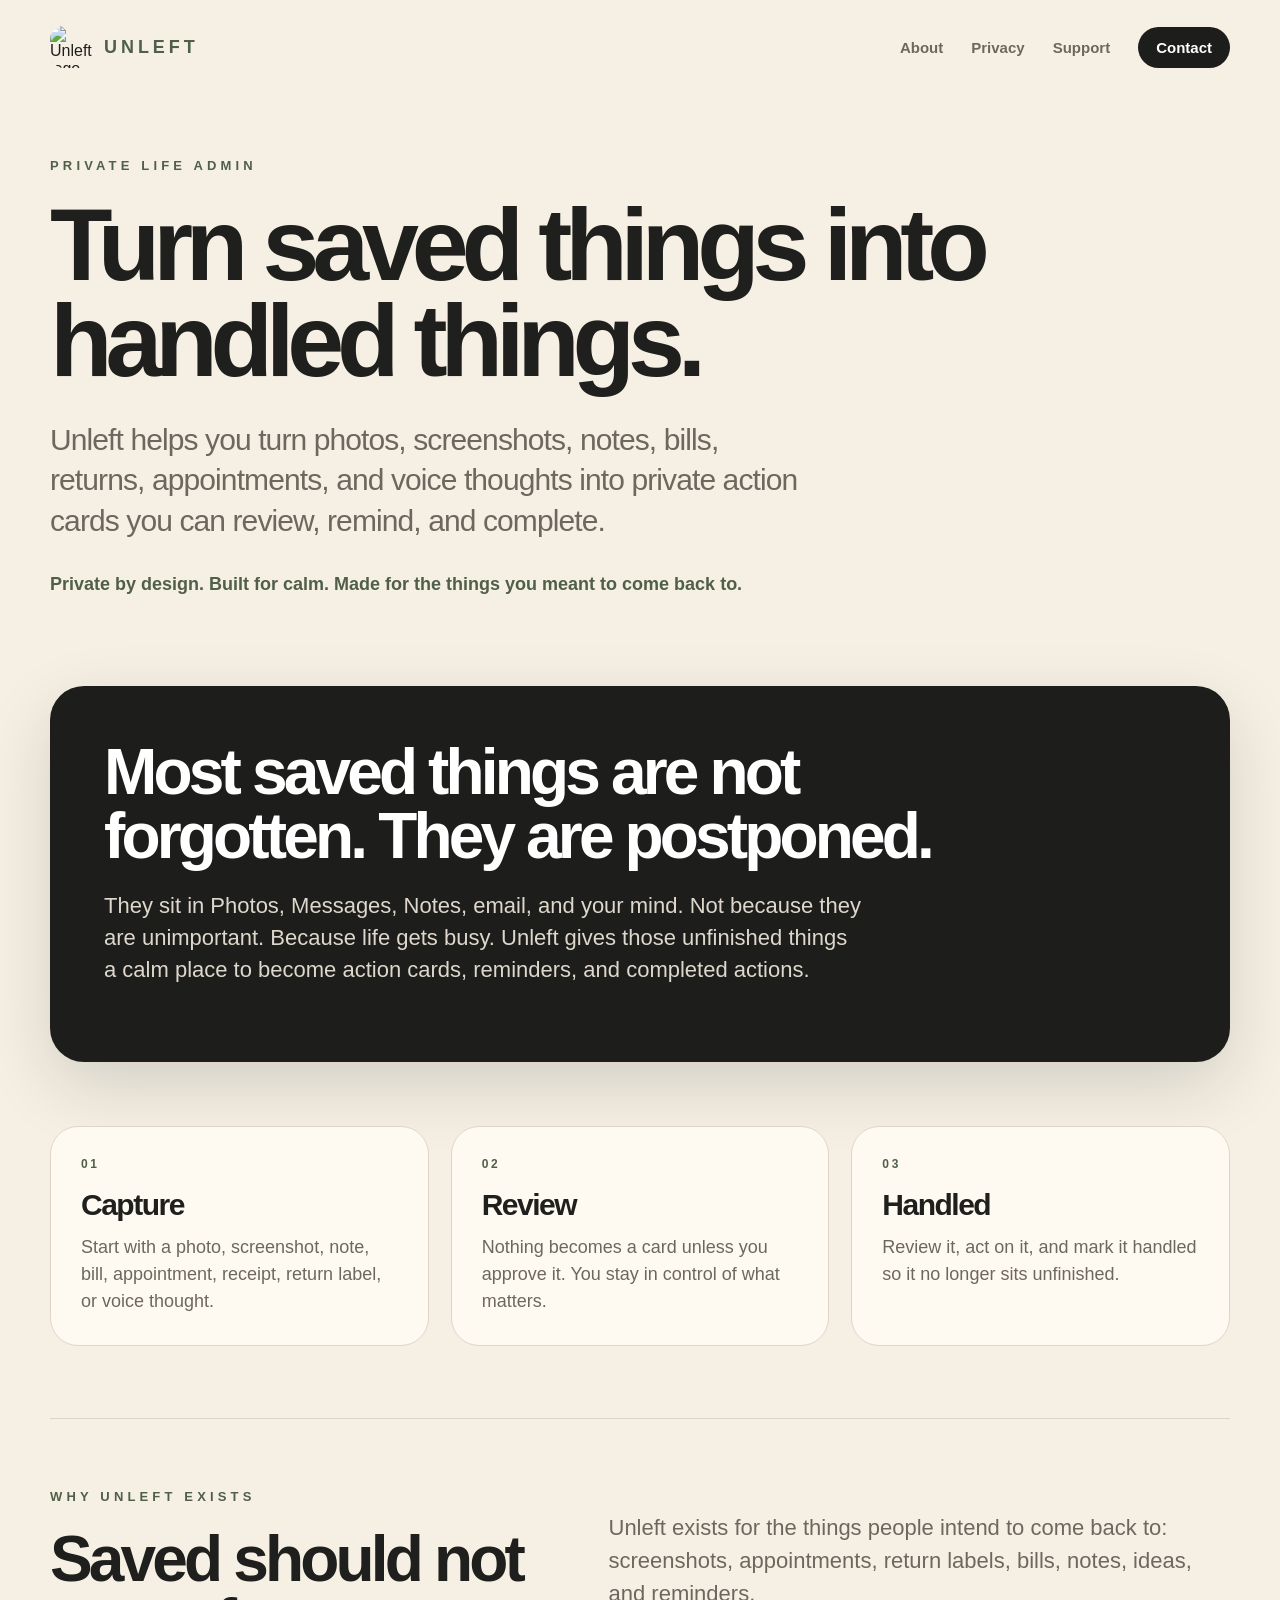
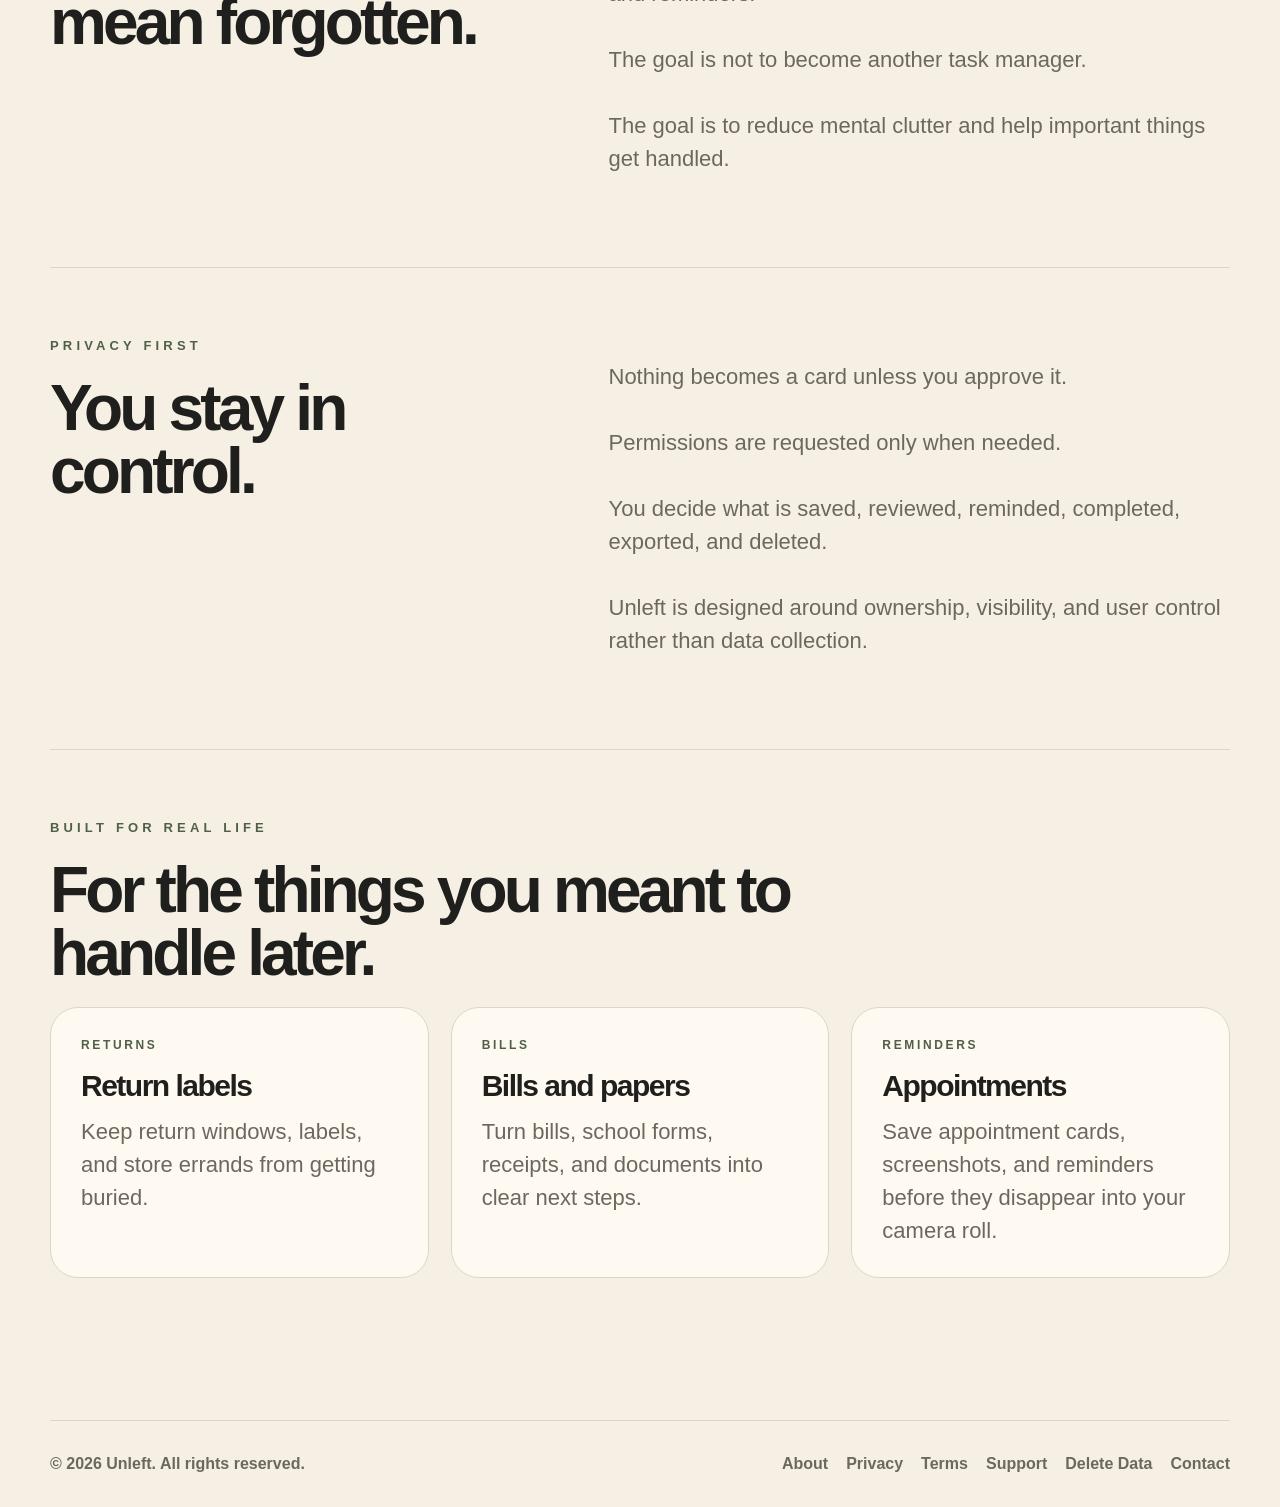
==== index.html @ dcade155 "update unleft" ====
<!DOCTYPE html>
<html lang="en">
  <head>
    <meta charset="UTF-8" />
    <meta name="viewport" content="width=device-width, initial-scale=1.0" />
    <title>Unleft — Turn saved things into handled things</title>
    <meta name="description" content="..." />
    <link rel="stylesheet" href="styles.css" />
    <link rel="icon" type="image/png" href="assets/favicon.png" />
  </head>

<body>
  <header class="container nav">
    <a class="brand-wrap" href="index.html">
      <img class="logo" src="./assets/logo.png" alt="Unleft logo" />
      <span class="brand">UNLEFT</span>
    </a>

    <nav class="nav-links">
      <a href="about.html">About</a>
      <a href="privacy.html">Privacy</a>
      <a href="support.html">Support</a>
      <a class="nav-cta" href="contact.html">Contact</a>
    </nav>
  </header>

  <main>
    <section class="container hero">
      <div class="kicker">PRIVATE LIFE ADMIN</div>
    
      <h1>Turn saved things into handled things.</h1>
    
      <p class="lead">
        Unleft helps you turn photos, screenshots, notes, bills, returns, appointments, and voice thoughts into private action cards you can review, remind, and complete.
      </p>
    
      <p class="hero-note">
        Private by design. Built for calm. Made for the things you meant to come back to.
      </p>
    </section>

    <section class="container statement">
      <h2>Most saved things are not forgotten.
        They are postponed.</h2>
      <p>
        They sit in Photos, Messages, Notes, email, and your mind.

Not because they are unimportant.

Because life gets busy.

Unleft gives those unfinished things a calm place to become action cards, reminders, and completed actions.
      </p>
    </section>

    <section class="container flow">
      <div class="card">
        <small>01</small>
        <h3>Capture</h3>
        <p>
          Start with a photo, screenshot, note, bill, appointment, receipt, return label, or voice thought.
        </p>
      </div>
    
      <div class="card">
        <small>02</small>
        <h3>Review</h3>
        <p>
          Nothing becomes a card unless you approve it. You stay in control of what matters.
        </p>
      </div>
    
      <div class="card">
        <small>03</small>
        <h3>Handled</h3>
        <p>
          Review it, act on it, and mark it handled so it no longer sits unfinished.
        </p>
      </div>
    </section>

    <section class="container section two-col">
      <div>
        <div class="kicker">WHY UNLEFT EXISTS</div>
        <h2>Saved should not mean forgotten.</h2>
      </div>

      <p>
        Unleft exists for the things people intend to come back to: screenshots, appointments, return labels, bills, notes, ideas, and reminders.
        <br><br>
        The goal is not to become another task manager.
        <br><br>
        The goal is to reduce mental clutter and help important things get handled.
      </p>
    </section>

    <section class="container section two-col">
      <div>
        <div class="kicker">PRIVACY FIRST</div>
        <h2>You stay in control.</h2>
      </div>
    
      <p>
        Nothing becomes a card unless you approve it.
        <br><br>
        Permissions are requested only when needed.
        <br><br>
        You decide what is saved, reviewed, reminded, completed, exported, and deleted.
        <br><br>
        Unleft is designed around ownership, visibility, and user control rather than data collection.
      </p>
    </section>
    
    <section class="container section">
      <div class="kicker">BUILT FOR REAL LIFE</div>
      <h2>For the things you meant to handle later.</h2>
    
      <div class="flow">
        <div class="card">
          <small>RETURNS</small>
          <h3>Return labels</h3>
          <p>Keep return windows, labels, and store errands from getting buried.</p>
        </div>
    
        <div class="card">
          <small>BILLS</small>
          <h3>Bills and papers</h3>
          <p>Turn bills, school forms, receipts, and documents into clear next steps.</p>
        </div>
    
        <div class="card">
          <small>REMINDERS</small>
          <h3>Appointments</h3>
          <p>Save appointment cards, screenshots, and reminders before they disappear into your camera roll.</p>
        </div>
      </div>
    </section>
  </main>

  <footer class="container footer">
    <div>© 2026 Unleft. All rights reserved.</div>

    <div class="footer-links">
      <a href="about.html">About</a>
      <a href="privacy.html">Privacy</a>
      <a href="terms.html">Terms</a>
      <a href="support.html">Support</a>
      <a href="delete-data.html">Delete Data</a>
      <a href="contact.html">Contact</a>
    </div>
  </footer>
</body>
</html>
---- styles.css ----
:root {
  --bg: #f6f0e4;
  --paper: #fffaf1;
  --ink: #1f1f1d;
  --muted: #6d685f;
  --olive: #4f5f48;
  --olive-dark: #34402f;
  --line: #ded5c7;
  --black: #1d1d1b;
  --white: #ffffff;
}

* { box-sizing: border-box; }

body {
  margin: 0;
  background: var(--bg);
  color: var(--ink);
  font-family: -apple-system, BlinkMacSystemFont, "Inter", "Helvetica Neue", Arial, sans-serif;
}

a { color: inherit; text-decoration: none; }

.container {
  width: min(1180px, calc(100% - 48px));
  margin: 0 auto;
}

.nav {
  padding: 26px 0;
  display: flex;
  justify-content: space-between;
  align-items: center;
}

.brand-wrap {
  display: flex;
  align-items: center;
  gap: 12px;
}

.logo {
  width: 42px;
  height: 42px;
  border-radius: 14px;
}

.brand {
  font-size: 18px;
  font-weight: 900;
  letter-spacing: 0.22em;
  color: var(--olive);
}

.nav-links {
  display: flex;
  align-items: center;
  gap: 28px;
  color: var(--muted);
  font-size: 15px;
  font-weight: 700;
}

.nav-cta {
  background: var(--black);
  color: white;
  padding: 12px 18px;
  border-radius: 999px;
}

.hero {
  padding: 64px 0 70px;
}

.kicker {
  color: var(--olive);
  font-size: 13px;
  font-weight: 900;
  letter-spacing: 0.32em;
  text-transform: uppercase;
  margin-bottom: 24px;
}

h1 {
  max-width: 980px;
  margin: 0;
  font-size: clamp(56px, 8vw, 104px);
  line-height: 0.94;
  letter-spacing: -0.07em;
}

.lead {
  max-width: 760px;
  margin-top: 30px;
  color: var(--muted);
  font-size: clamp(21px, 2.7vw, 30px);
  line-height: 1.35;
  letter-spacing: -0.03em;
}
.hero-note {
  max-width: 720px;
  margin-top: 22px;
  color: var(--olive);
  font-size: 18px;
  line-height: 1.5;
  font-weight: 900;
}

.actions {
  display: flex;
  gap: 14px;
  flex-wrap: wrap;
  margin-top: 38px;
}

.button {
  display: inline-flex;
  align-items: center;
  justify-content: center;
  min-height: 54px;
  padding: 0 24px;
  border-radius: 999px;
  background: var(--black);
  color: white;
  font-weight: 900;
  letter-spacing: -0.02em;
}

.button.secondary {
  background: transparent;
  color: var(--ink);
  border: 1px solid var(--line);
}

.statement {
  background: var(--black);
  color: white;
  border-radius: 34px;
  padding: 54px;
  margin: 0 auto 64px;
  box-shadow: 0 24px 70px rgba(0,0,0,0.14);
}

.statement h2 {
  max-width: 900px;
  margin: 0;
  font-size: clamp(38px, 5vw, 72px);
  line-height: 1;
  letter-spacing: -0.06em;
}

.statement p {
  max-width: 760px;
  color: #ded8cc;
  font-size: 22px;
  line-height: 1.45;
}

.flow {
  display: grid;
  grid-template-columns: repeat(3, 1fr);
  gap: 22px;
  margin-bottom: 72px;
}

.card {
  background: var(--paper);
  border: 1px solid var(--line);
  border-radius: 28px;
  padding: 30px;
}

.card small {
  display: block;
  color: var(--olive);
  font-size: 12px;
  font-weight: 900;
  letter-spacing: 0.22em;
  margin-bottom: 18px;
}

.card h3 {
  margin: 0 0 14px;
  font-size: 30px;
  line-height: 1.05;
  letter-spacing: -0.05em;
}

.card p {
  margin: 0;
  color: var(--muted);
  font-size: 18px;
  line-height: 1.5;
}

.section {
  padding: 70px 0;
  border-top: 1px solid var(--line);
}

.section h2 {
  max-width: 850px;
  margin: 0 0 22px;
  font-size: clamp(42px, 5vw, 76px);
  line-height: 0.98;
  letter-spacing: -0.06em;
}

.section p {
  max-width: 780px;
  color: var(--muted);
  font-size: 22px;
  line-height: 1.5;
}

.two-col {
  display: grid;
  grid-template-columns: 0.9fr 1.1fr;
  gap: 50px;
  align-items: start;
}

.legal {
  max-width: 880px;
  padding: 80px 0;
}

.legal h1 {
  font-size: clamp(48px, 6vw, 82px);
  line-height: 0.96;
}

.legal h2 {
  font-size: 30px;
  margin-top: 42px;
  letter-spacing: -0.04em;
}

.legal p,
.legal li {
  color: var(--muted);
  font-size: 19px;
  line-height: 1.7;
}

.footer {
  border-top: 1px solid var(--line);
  padding: 34px 0;
  display: flex;
  justify-content: space-between;
  gap: 24px;
  flex-wrap: wrap;
  color: var(--muted);
  font-weight: 700;
}

.footer-links {
  display: flex;
  gap: 18px;
  flex-wrap: wrap;
}

@media (max-width: 820px) {
  .nav {
    align-items: flex-start;
    flex-direction: column;
    gap: 18px;
  }

  .nav-links {
    gap: 16px;
    flex-wrap: wrap;
  }

  .hero {
    padding: 54px 0 54px;
  }

  .statement {
    padding: 30px;
    border-radius: 28px;
  }

  .flow,
  .two-col {
    grid-template-columns: 1fr;
  }
}
@media (max-width: 480px) {
  .container {
    width: min(100% - 28px, 1180px);
  }

  h1 {
    font-size: clamp(46px, 14vw, 64px);
    letter-spacing: -0.06em;
  }

  .lead,
  .section p,
  .statement p {
    font-size: 18px;
  }

  .nav-links {
    font-size: 14px;
    gap: 12px;
  }

  .card,
  .statement {
    padding: 24px;
  }

  .legal {
    padding: 54px 0;
  }

  .legal h1 {
    font-size: clamp(42px, 12vw, 58px);
  }
}
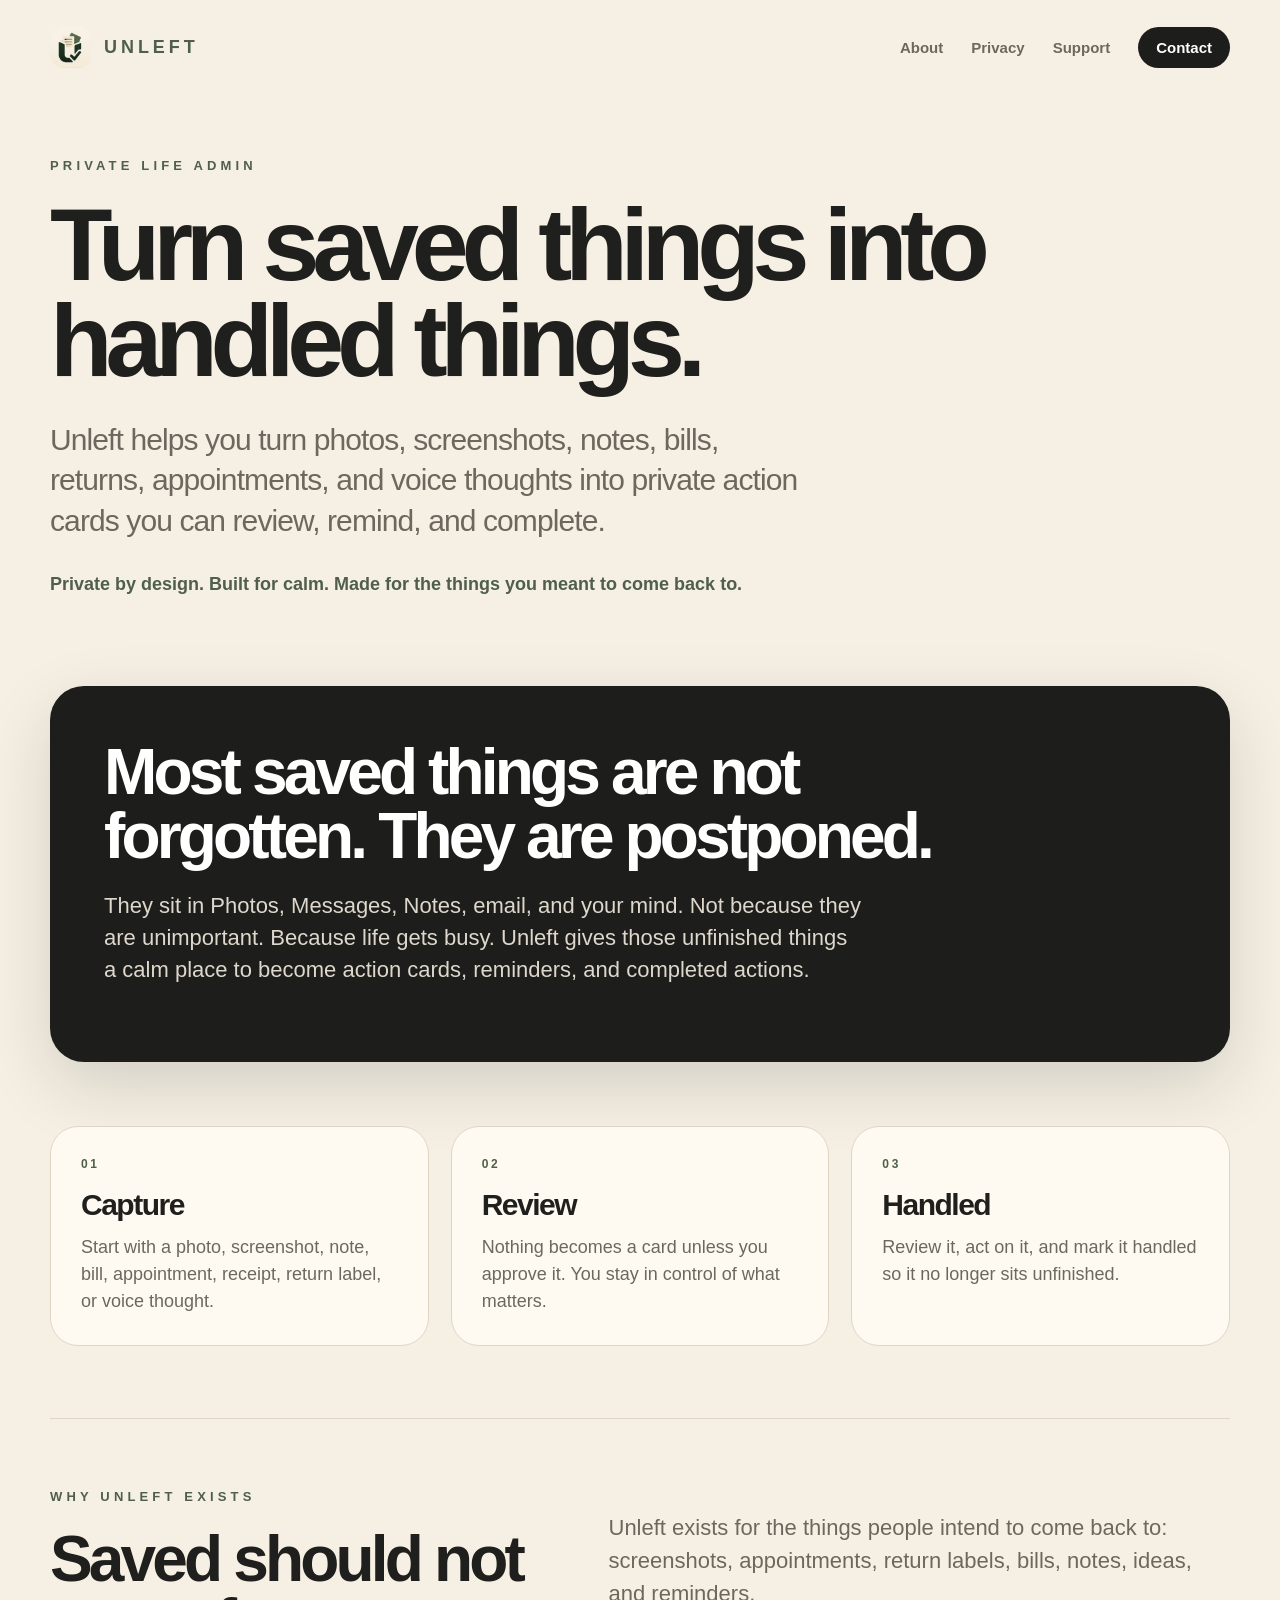
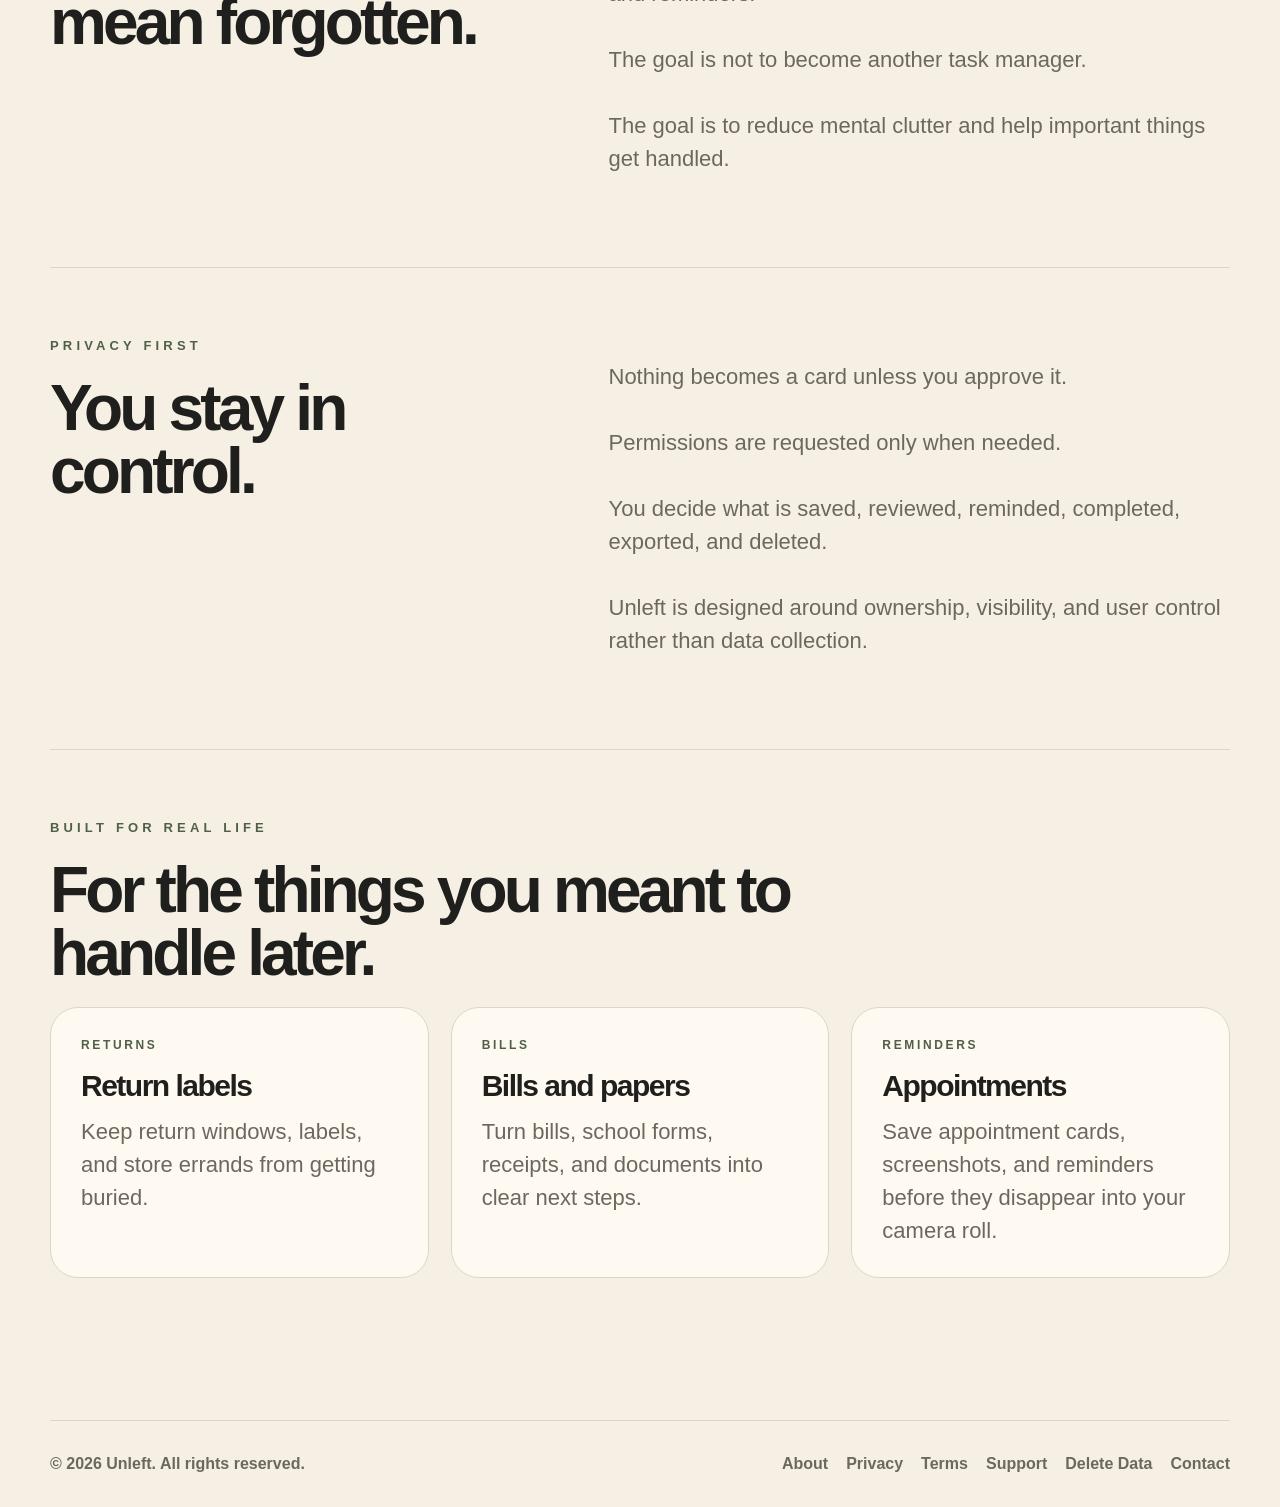
==== commit 8864e16e: "commit update homepage favicon" ====
--- a/index.html
+++ b/index.html
@@ -6,7 +6,7 @@
     <title>Unleft — Turn saved things into handled things</title>
     <meta name="description" content="..." />
     <link rel="stylesheet" href="styles.css" />
-    <link rel="icon" type="image/png" href="assets/favicon.png" />
+    <link rel="icon" type="image/png" href="assets/favicon.png"/>
   </head>
 
 <body>
@@ -150,4 +150,4 @@
     </div>
   </footer>
 </body>
-</html>+</html>
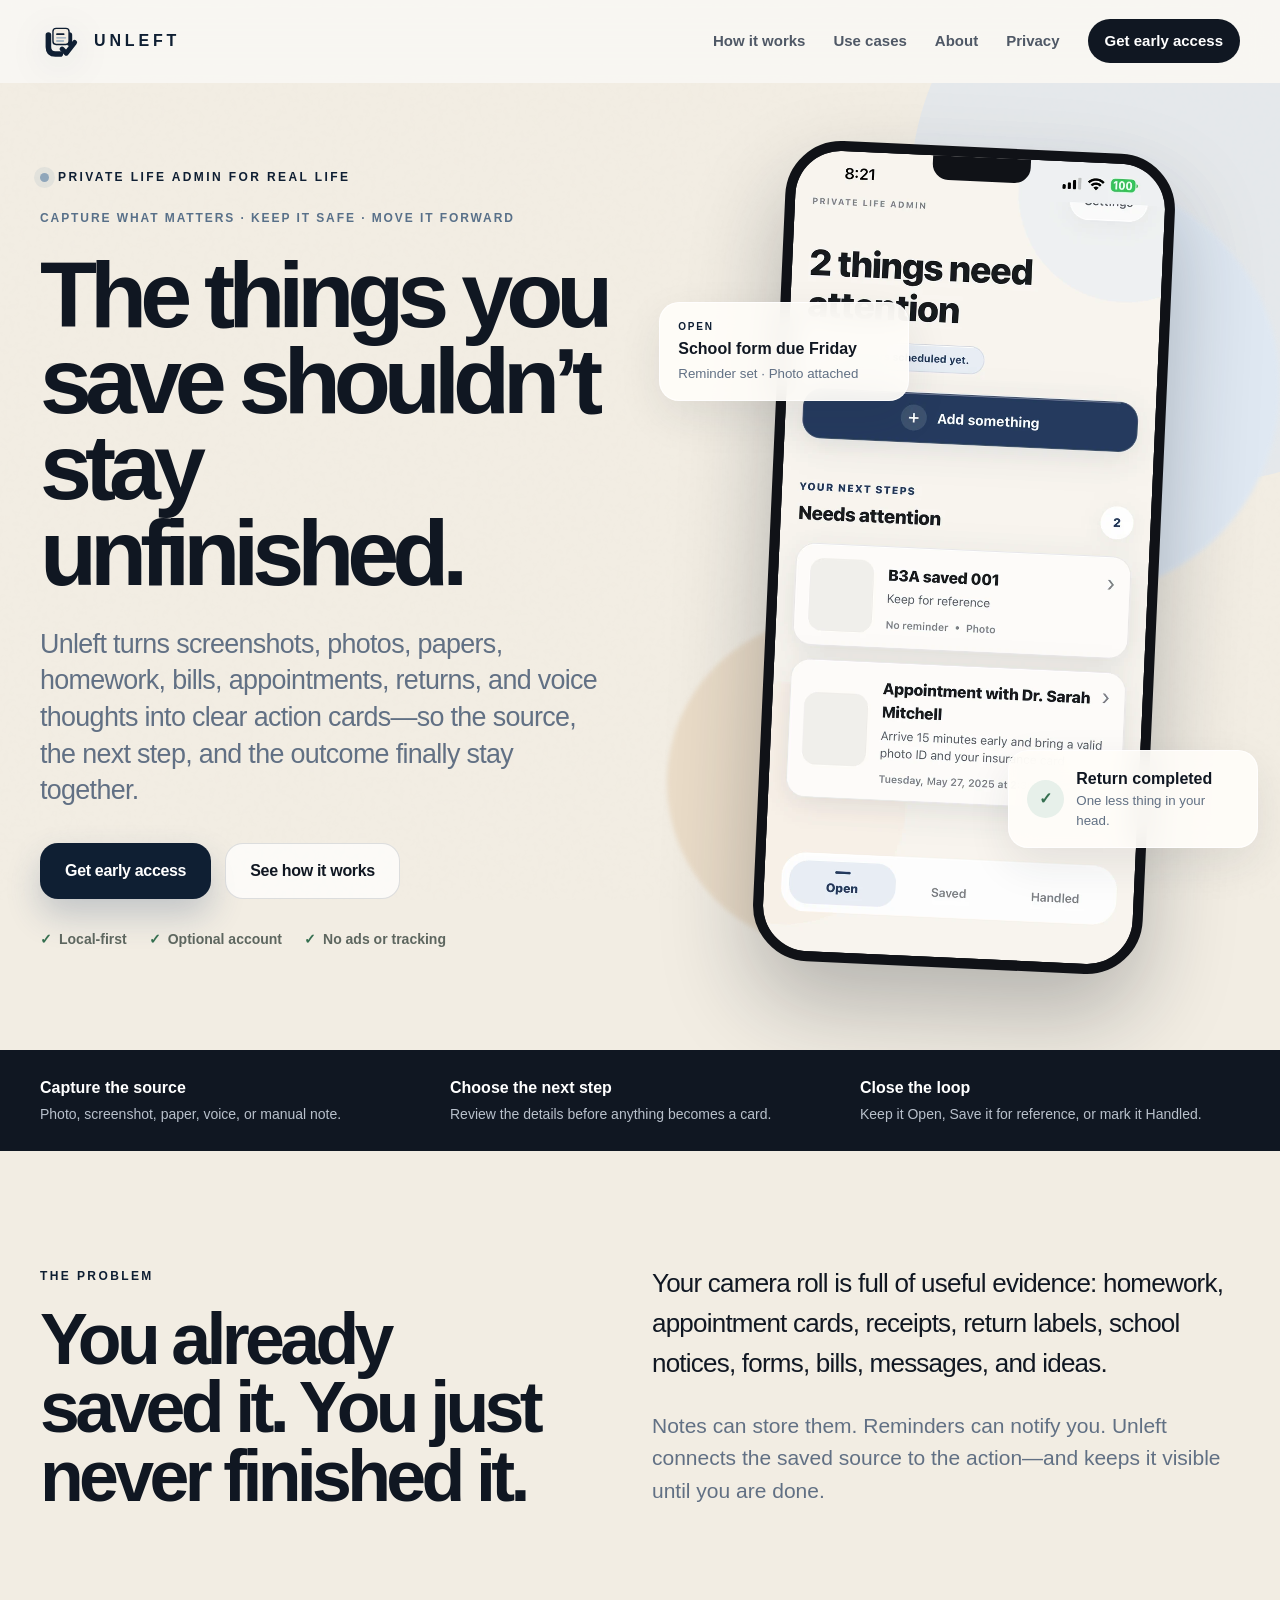
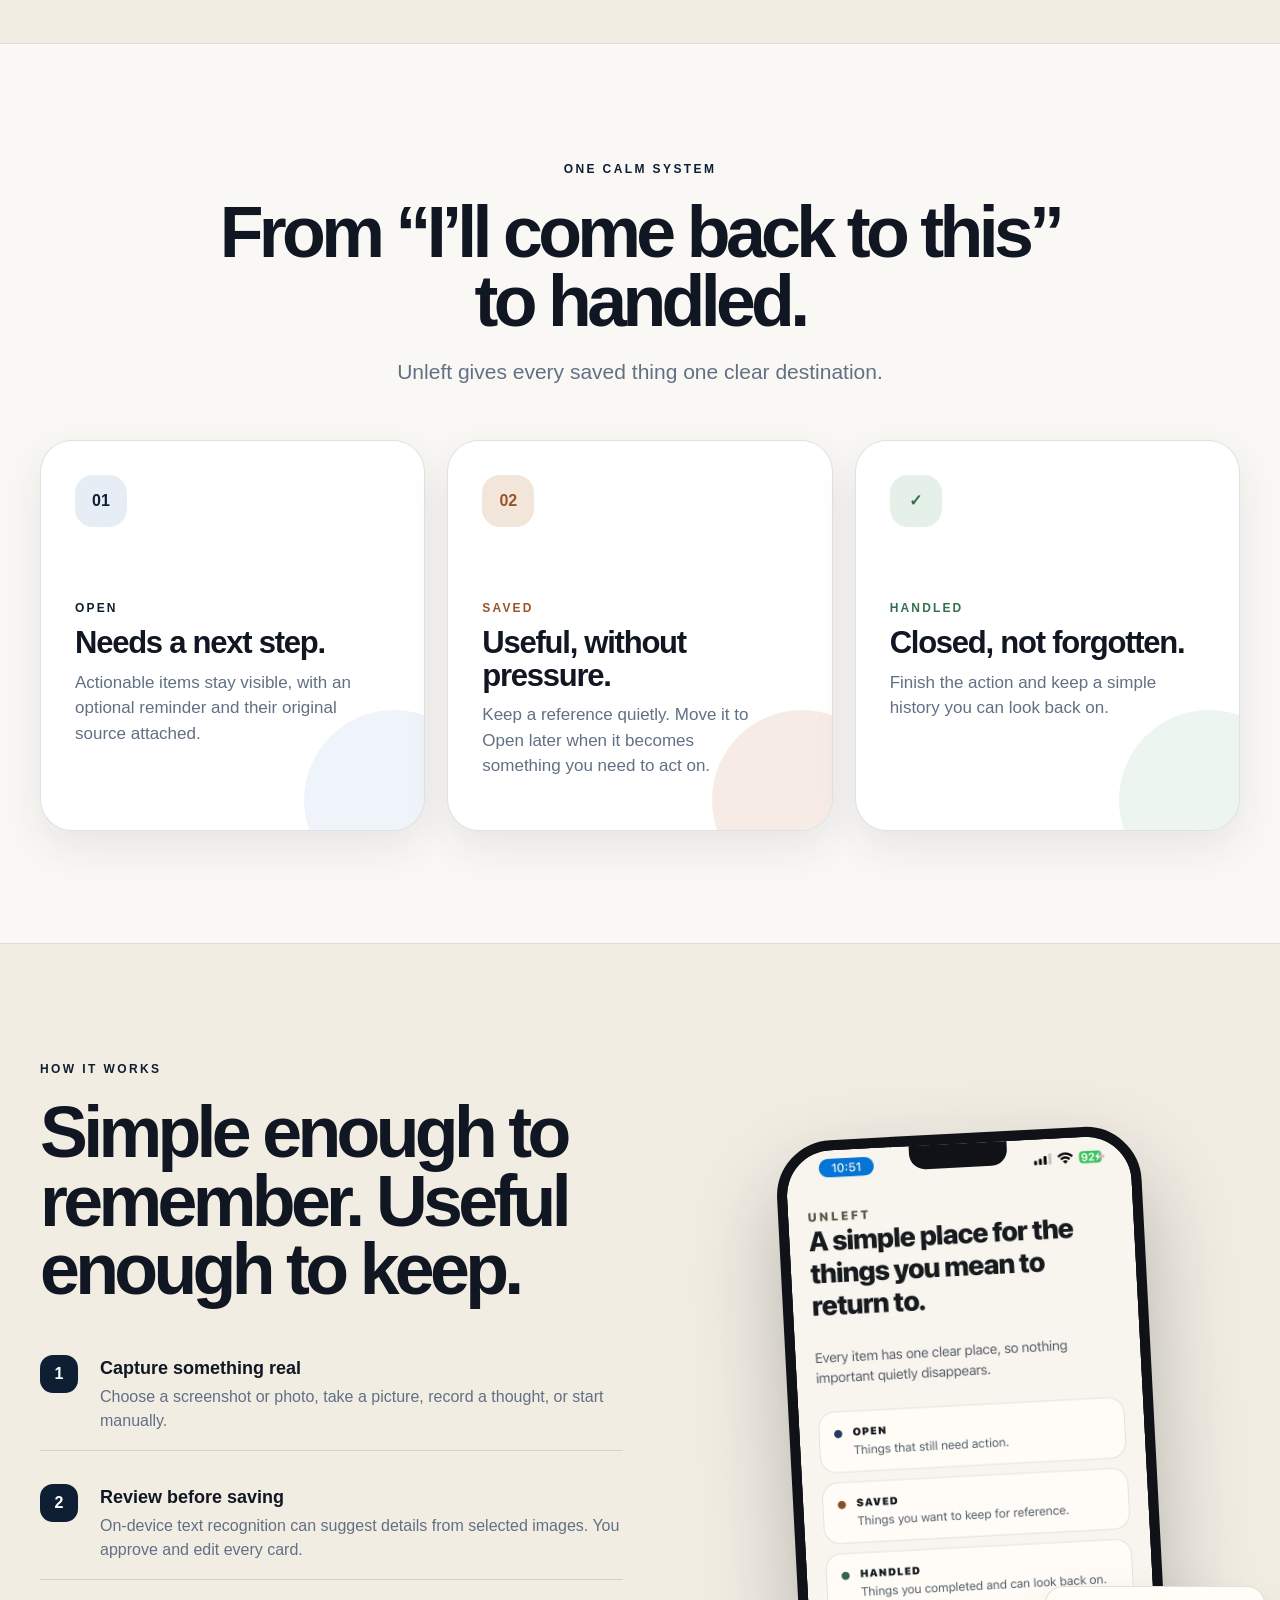
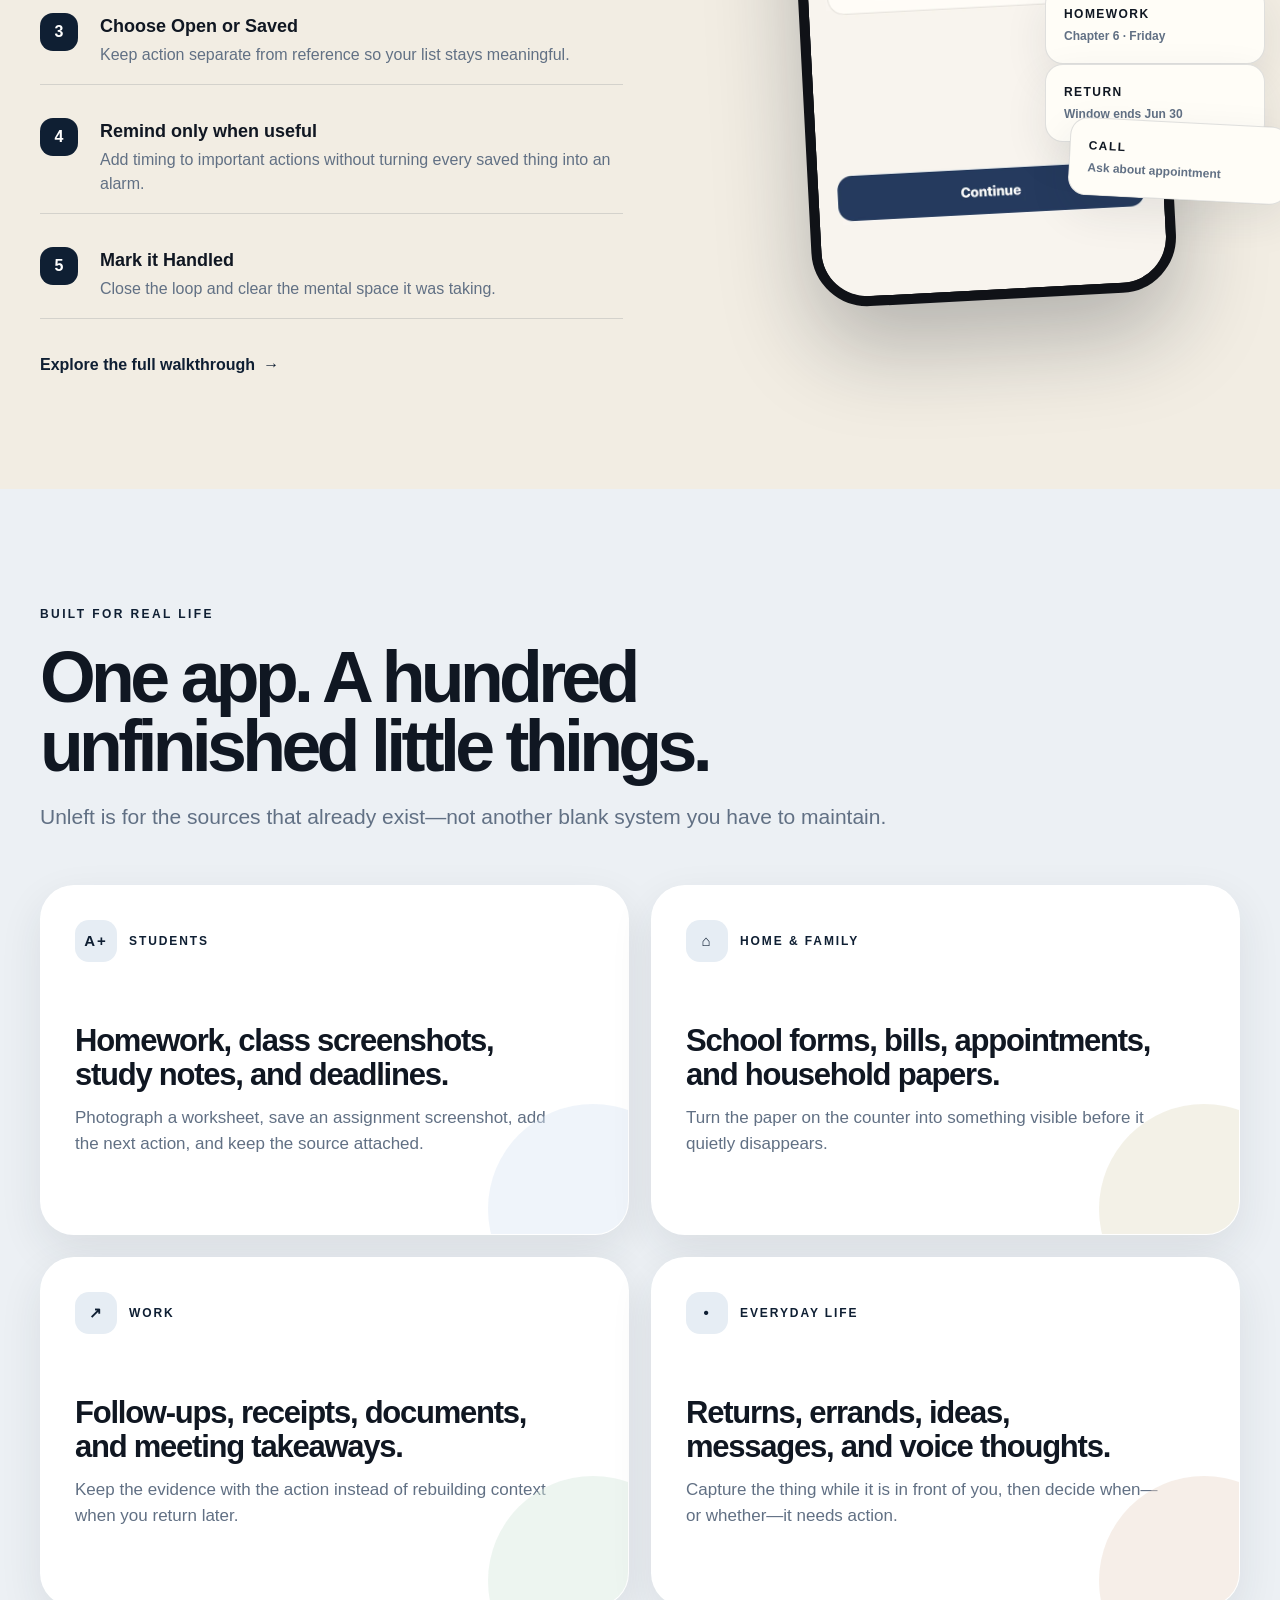
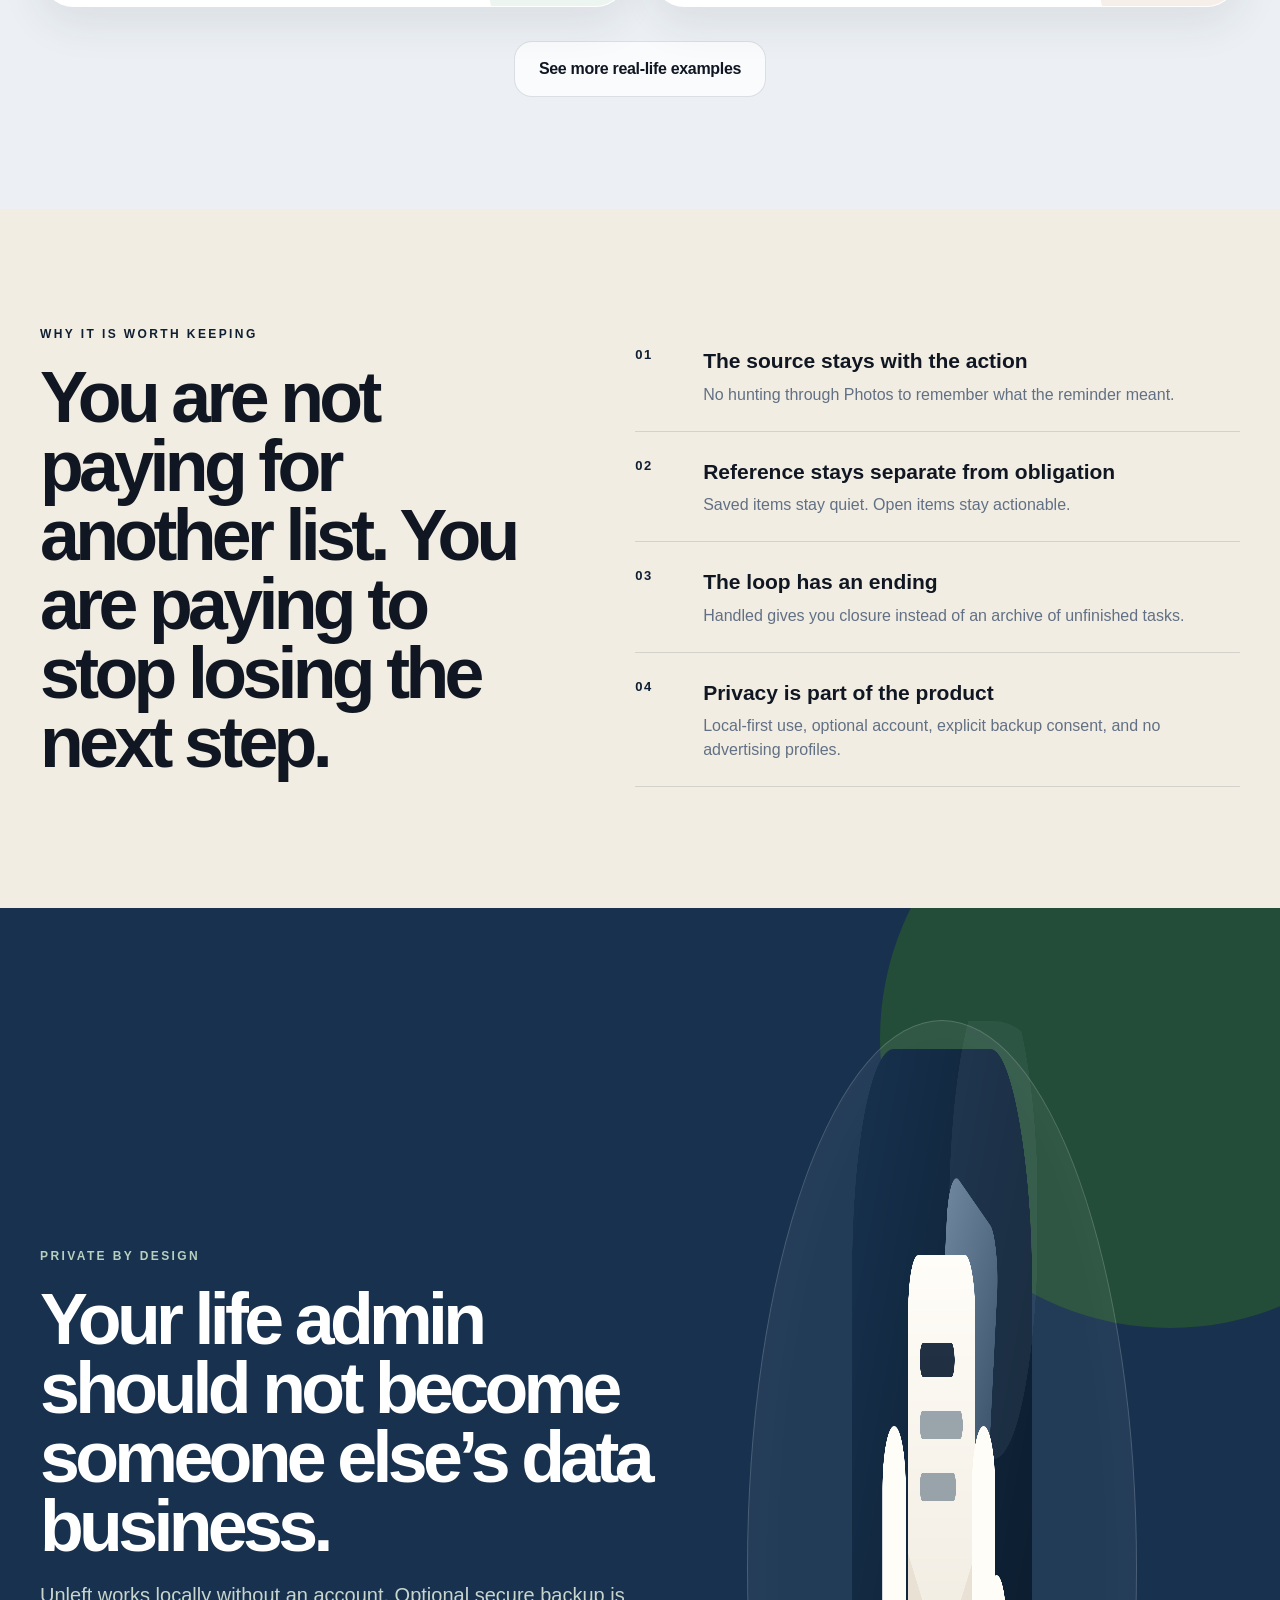
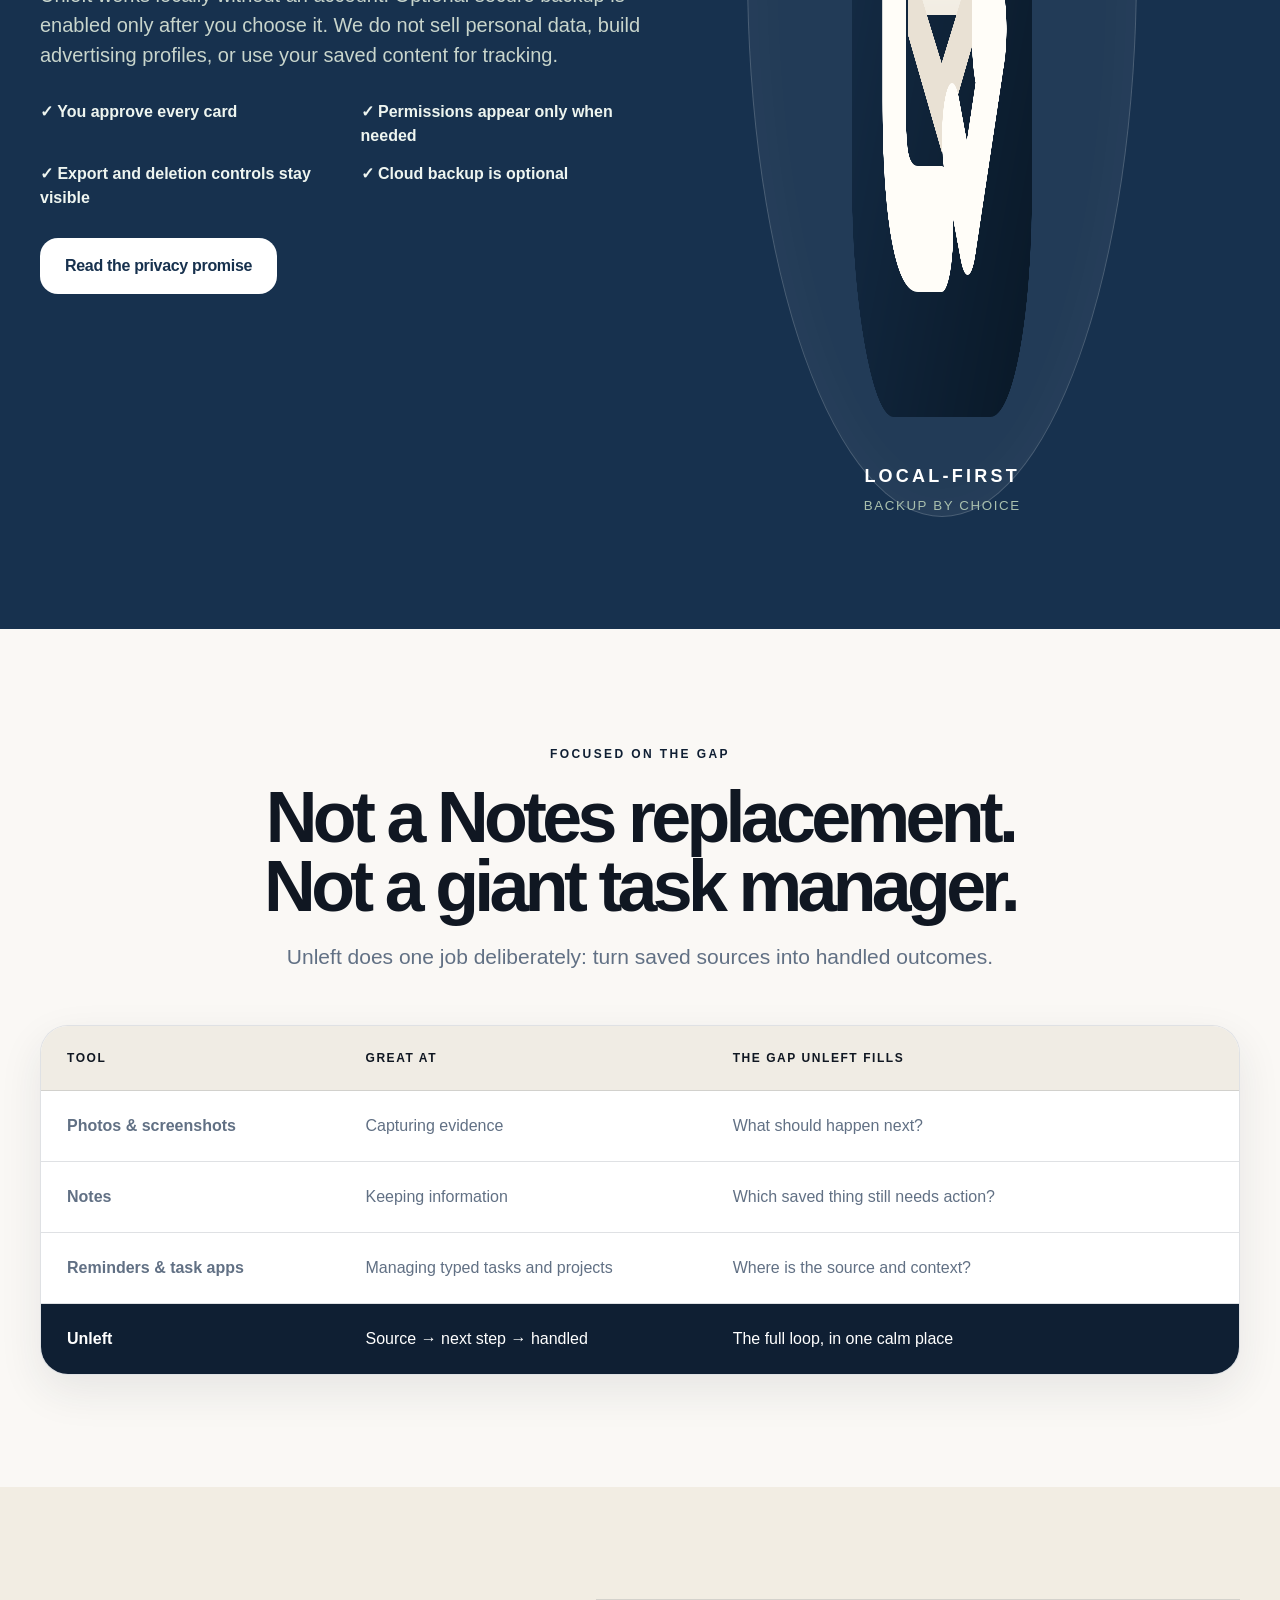
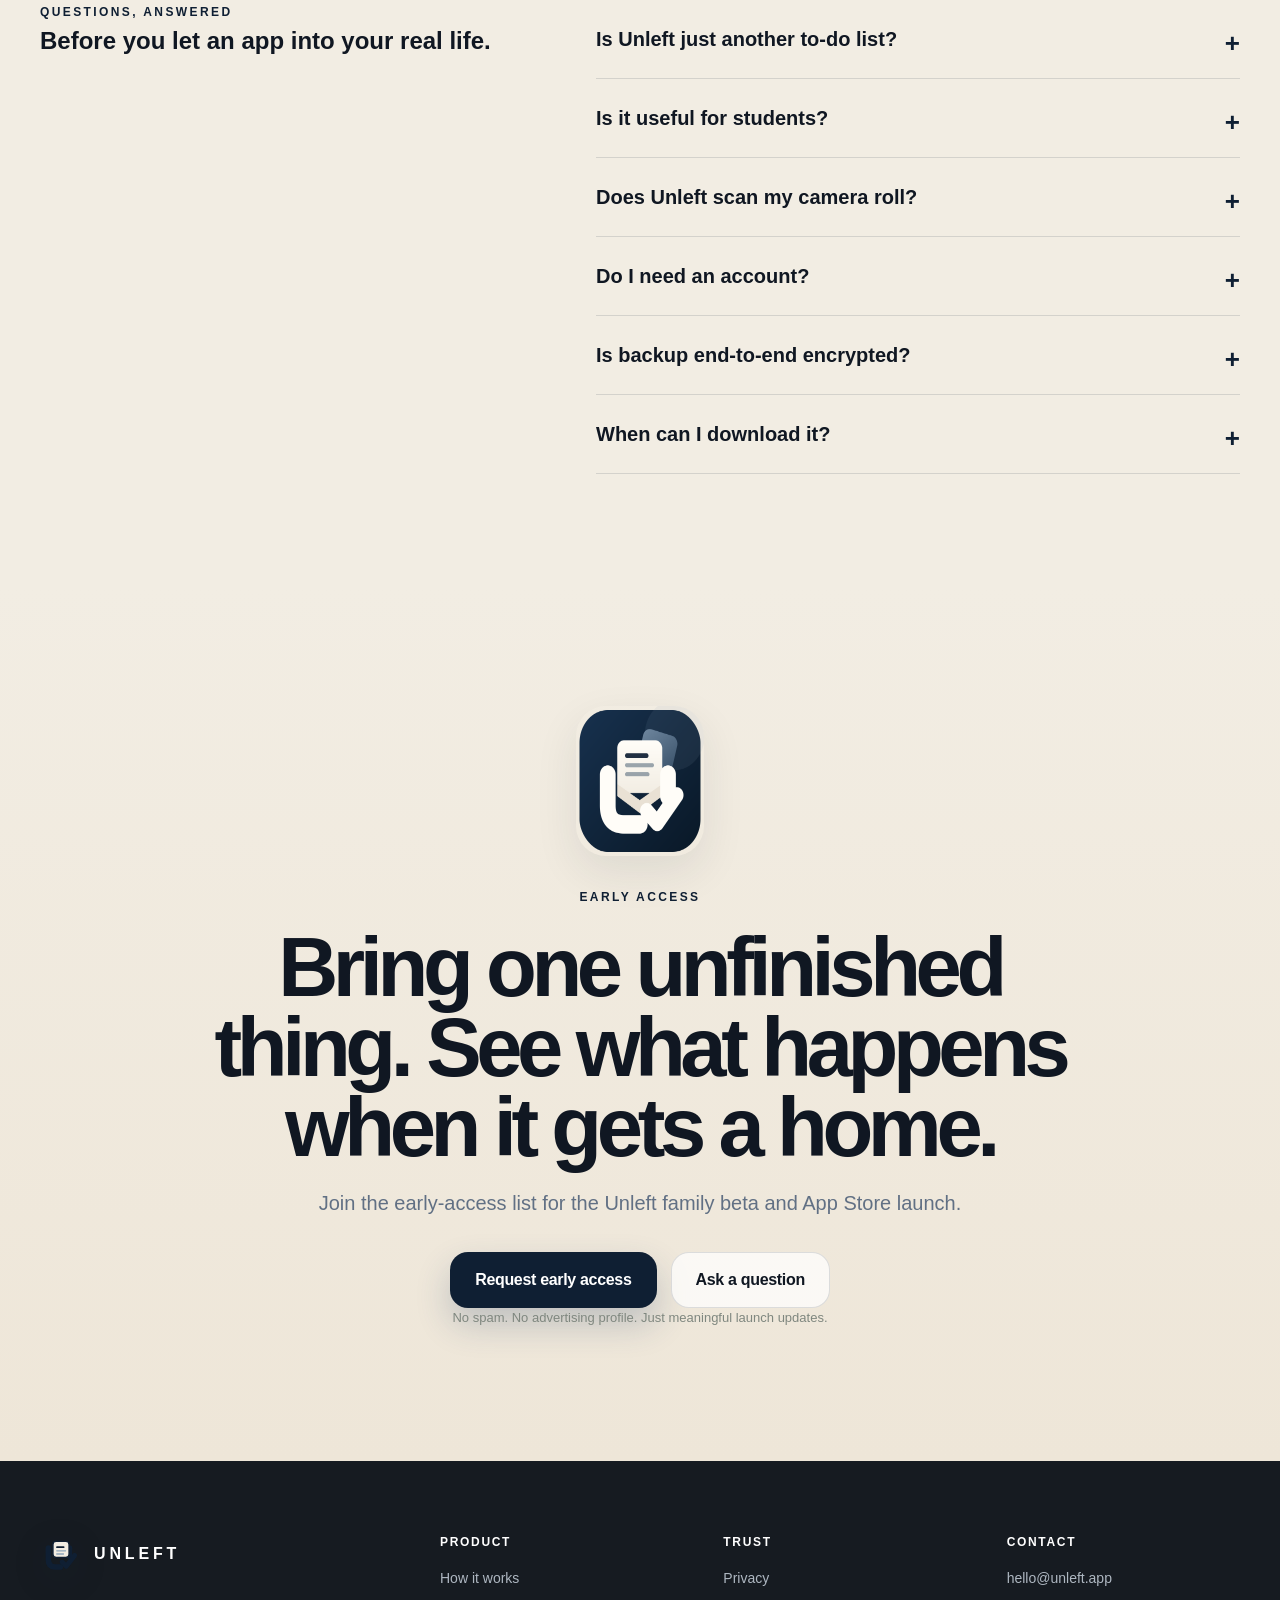
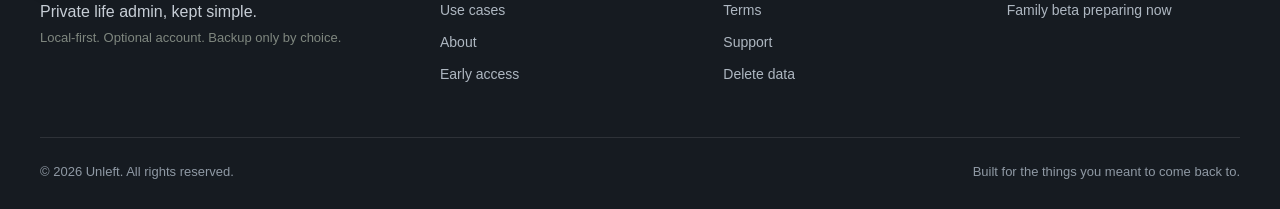
==== commit fb34a20f: "update unleft.app" ====
--- a/index.html
+++ b/index.html
@@ -1,153 +1,320 @@
-<!DOCTYPE html>
-<html lang="en">
-  <head>
-    <meta charset="UTF-8" />
-    <meta name="viewport" content="width=device-width, initial-scale=1.0" />
-    <title>Unleft — Turn saved things into handled things</title>
-    <meta name="description" content="..." />
-    <link rel="stylesheet" href="styles.css" />
-    <link rel="icon" type="image/png" href="assets/favicon.png"/>
-  </head>
-
-<body>
-  <header class="container nav">
-    <a class="brand-wrap" href="index.html">
-      <img class="logo" src="./assets/logo.png" alt="Unleft logo" />
-      <span class="brand">UNLEFT</span>
+    <!doctype html>
+    <html lang="en">
+    <head>
+      <meta charset="utf-8" />
+      <meta name="viewport" content="width=device-width, initial-scale=1" />
+      <meta name="theme-color" content="#0F1F33" />
+      <meta name="description" content="Turn screenshots, photos, papers, homework, bills, appointments, returns, and voice thoughts into private action cards you can review, remind, and handle." />
+      <link rel="canonical" href="https://unleft.app/" />
+      <meta property="og:type" content="website" />
+      <meta property="og:site_name" content="Unleft" />
+      <meta property="og:title" content="Unleft — Turn saved things into handled things" />
+      <meta property="og:description" content="Turn screenshots, photos, papers, homework, bills, appointments, returns, and voice thoughts into private action cards you can review, remind, and handle." />
+      <meta property="og:url" content="https://unleft.app/" />
+      <meta property="og:image" content="https://unleft.app/assets/og-unleft.png" />
+      <meta name="twitter:card" content="summary_large_image" />
+      <meta name="twitter:title" content="Unleft — Turn saved things into handled things" />
+      <meta name="twitter:description" content="Turn screenshots, photos, papers, homework, bills, appointments, returns, and voice thoughts into private action cards you can review, remind, and handle." />
+      <meta name="twitter:image" content="https://unleft.app/assets/og-unleft.png" />
+      <link rel="icon" type="image/png" sizes="32x32" href="assets/favicon-32.png" />
+      <link rel="apple-touch-icon" href="assets/apple-touch-icon.png" />
+      <link rel="manifest" href="site.webmanifest" />
+      <link rel="stylesheet" href="styles.css" />
+      <script type="application/ld+json">{"@context":"https://schema.org","@type":"SoftwareApplication","name":"Unleft","applicationCategory":"ProductivityApplication","operatingSystem":"iOS","description":"Unleft turns screenshots, photos, papers, homework, bills, appointments, returns, and voice thoughts into private action cards you can review, remind, and handle.","url":"https://unleft.app/","image":"https://unleft.app/assets/og-unleft.png","publisher":{"@type":"Organization","name":"Unleft","email":"hello@unleft.app"}}</script>
+      <title>Unleft — Turn saved things into handled things</title>
+    </head>
+    <body>
+
+<a class="skip-link" href="#main">Skip to content</a>
+<header class="site-header" data-header>
+  <div class="shell nav-shell">
+    <a class="brand" href="index.html" aria-label="Unleft home">
+      <img src="assets/unleft-mark.svg" width="42" height="42" alt="" />
+      <span>UNLEFT</span>
     </a>
-
-    <nav class="nav-links">
+    <button class="menu-button" type="button" aria-expanded="false" aria-controls="site-nav" data-menu-button>
+      <span></span><span></span><span></span><span class="sr-only">Open menu</span>
+    </button>
+    <nav id="site-nav" class="site-nav" aria-label="Primary" data-menu>
+      <a href="how-it-works.html">How it works</a>
+      <a href="use-cases.html">Use cases</a>
       <a href="about.html">About</a>
       <a href="privacy.html">Privacy</a>
-      <a href="support.html">Support</a>
-      <a class="nav-cta" href="contact.html">Contact</a>
+      <a class="nav-cta" href="contact.html">Get early access</a>
     </nav>
-  </header>
-
-  <main>
-    <section class="container hero">
-      <div class="kicker">PRIVATE LIFE ADMIN</div>
-    
-      <h1>Turn saved things into handled things.</h1>
-    
-      <p class="lead">
-        Unleft helps you turn photos, screenshots, notes, bills, returns, appointments, and voice thoughts into private action cards you can review, remind, and complete.
-      </p>
-    
-      <p class="hero-note">
-        Private by design. Built for calm. Made for the things you meant to come back to.
-      </p>
-    </section>
-
-    <section class="container statement">
-      <h2>Most saved things are not forgotten.
-        They are postponed.</h2>
-      <p>
-        They sit in Photos, Messages, Notes, email, and your mind.
-
-Not because they are unimportant.
-
-Because life gets busy.
-
-Unleft gives those unfinished things a calm place to become action cards, reminders, and completed actions.
-      </p>
-    </section>
-
-    <section class="container flow">
-      <div class="card">
-        <small>01</small>
-        <h3>Capture</h3>
-        <p>
-          Start with a photo, screenshot, note, bill, appointment, receipt, return label, or voice thought.
-        </p>
-      </div>
-    
-      <div class="card">
-        <small>02</small>
-        <h3>Review</h3>
-        <p>
-          Nothing becomes a card unless you approve it. You stay in control of what matters.
-        </p>
-      </div>
-    
-      <div class="card">
-        <small>03</small>
-        <h3>Handled</h3>
-        <p>
-          Review it, act on it, and mark it handled so it no longer sits unfinished.
-        </p>
-      </div>
-    </section>
-
-    <section class="container section two-col">
-      <div>
-        <div class="kicker">WHY UNLEFT EXISTS</div>
-        <h2>Saved should not mean forgotten.</h2>
-      </div>
-
-      <p>
-        Unleft exists for the things people intend to come back to: screenshots, appointments, return labels, bills, notes, ideas, and reminders.
-        <br><br>
-        The goal is not to become another task manager.
-        <br><br>
-        The goal is to reduce mental clutter and help important things get handled.
-      </p>
-    </section>
-
-    <section class="container section two-col">
-      <div>
-        <div class="kicker">PRIVACY FIRST</div>
-        <h2>You stay in control.</h2>
-      </div>
-    
-      <p>
-        Nothing becomes a card unless you approve it.
-        <br><br>
-        Permissions are requested only when needed.
-        <br><br>
-        You decide what is saved, reviewed, reminded, completed, exported, and deleted.
-        <br><br>
-        Unleft is designed around ownership, visibility, and user control rather than data collection.
-      </p>
-    </section>
-    
-    <section class="container section">
-      <div class="kicker">BUILT FOR REAL LIFE</div>
-      <h2>For the things you meant to handle later.</h2>
-    
-      <div class="flow">
-        <div class="card">
-          <small>RETURNS</small>
-          <h3>Return labels</h3>
-          <p>Keep return windows, labels, and store errands from getting buried.</p>
-        </div>
-    
-        <div class="card">
-          <small>BILLS</small>
-          <h3>Bills and papers</h3>
-          <p>Turn bills, school forms, receipts, and documents into clear next steps.</p>
-        </div>
-    
-        <div class="card">
-          <small>REMINDERS</small>
-          <h3>Appointments</h3>
-          <p>Save appointment cards, screenshots, and reminders before they disappear into your camera roll.</p>
-        </div>
-      </div>
-    </section>
-  </main>
-
-  <footer class="container footer">
-    <div>© 2026 Unleft. All rights reserved.</div>
-
-    <div class="footer-links">
+  </div>
+</header>
+
+      <main id="main">
+<section class="hero-section">
+  <div class="shell hero-grid">
+    <div class="hero-copy" data-reveal>
+      <div class="eyebrow"><span class="pulse-dot"></span> Private life admin for real life</div>
+      <div class="brand-promise">CAPTURE WHAT MATTERS · KEEP IT SAFE · MOVE IT FORWARD</div>
+      <h1>The things you save shouldn’t stay unfinished.</h1>
+      <p class="hero-lead">Unleft turns screenshots, photos, papers, homework, bills, appointments, returns, and voice thoughts into clear action cards—so the source, the next step, and the outcome finally stay together.</p>
+      <div class="hero-actions">
+        <a class="button button-primary" href="mailto:hello@unleft.app?subject=Unleft%20Early%20Access&body=Hi%20Unleft%20team%2C%0A%0AI%27d%20like%20early%20access%20to%20Unleft.%0A">Get early access</a>
+        <a class="button button-secondary" href="how-it-works.html">See how it works</a>
+      </div>
+      <div class="trust-strip" aria-label="Product promises">
+        <span>Local-first</span><span>Optional account</span><span>No ads or tracking</span>
+      </div>
+    </div>
+    <div class="hero-visual" aria-label="Unleft app preview" data-reveal>
+      <div class="ambient-orb orb-one"></div>
+      <div class="ambient-orb orb-two"></div>
+      <div class="phone-frame phone-main">
+        <div class="phone-speaker"></div>
+        <img src="assets/app-home.webp" width="720" height="1558" alt="Unleft Open screen showing two action cards" />
+      </div>
+      <div class="floating-card floating-open">
+        <span class="mini-label">OPEN</span>
+        <strong>School form due Friday</strong>
+        <small>Reminder set · Photo attached</small>
+      </div>
+      <div class="floating-card floating-handled">
+        <span class="handled-check">✓</span>
+        <div><strong>Return completed</strong><small>One less thing in your head.</small></div>
+      </div>
+    </div>
+  </div>
+</section>
+
+<section class="proof-band">
+  <div class="shell proof-grid">
+    <div><strong>Capture the source</strong><span>Photo, screenshot, paper, voice, or manual note.</span></div>
+    <div><strong>Choose the next step</strong><span>Review the details before anything becomes a card.</span></div>
+    <div><strong>Close the loop</strong><span>Keep it Open, Save it for reference, or mark it Handled.</span></div>
+  </div>
+</section>
+
+<section class="section problem-section">
+  <div class="shell split-heading">
+    <div data-reveal>
+      <span class="section-kicker">THE PROBLEM</span>
+      <h2>You already saved it. You just never finished it.</h2>
+    </div>
+    <div class="large-copy" data-reveal>
+      <p>Your camera roll is full of useful evidence: homework, appointment cards, receipts, return labels, school notices, forms, bills, messages, and ideas.</p>
+      <p>Notes can store them. Reminders can notify you. Unleft connects the saved source to the action—and keeps it visible until you are done.</p>
+    </div>
+  </div>
+</section>
+
+<section class="section stage-section">
+  <div class="shell">
+    <div class="section-heading center" data-reveal>
+      <span class="section-kicker">ONE CALM SYSTEM</span>
+      <h2>From “I’ll come back to this” to handled.</h2>
+      <p>Unleft gives every saved thing one clear destination.</p>
+    </div>
+    <div class="state-grid">
+      <article class="state-card state-open" data-reveal>
+        <div class="state-icon">01</div>
+        <span class="state-name">OPEN</span>
+        <h3>Needs a next step.</h3>
+        <p>Actionable items stay visible, with an optional reminder and their original source attached.</p>
+      </article>
+      <article class="state-card state-saved" data-reveal>
+        <div class="state-icon">02</div>
+        <span class="state-name">SAVED</span>
+        <h3>Useful, without pressure.</h3>
+        <p>Keep a reference quietly. Move it to Open later when it becomes something you need to act on.</p>
+      </article>
+      <article class="state-card state-handled" data-reveal>
+        <div class="state-icon">✓</div>
+        <span class="state-name">HANDLED</span>
+        <h3>Closed, not forgotten.</h3>
+        <p>Finish the action and keep a simple history you can look back on.</p>
+      </article>
+    </div>
+  </div>
+</section>
+
+<section class="section walkthrough-section">
+  <div class="shell walkthrough-grid">
+    <div class="walkthrough-copy" data-reveal>
+      <span class="section-kicker">HOW IT WORKS</span>
+      <h2>Simple enough to remember. Useful enough to keep.</h2>
+      <ol class="step-list">
+        <li><span>1</span><div><strong>Capture something real</strong><p>Choose a screenshot or photo, take a picture, record a thought, or start manually.</p></div></li>
+        <li><span>2</span><div><strong>Review before saving</strong><p>On-device text recognition can suggest details from selected images. You approve and edit every card.</p></div></li>
+        <li><span>3</span><div><strong>Choose Open or Saved</strong><p>Keep action separate from reference so your list stays meaningful.</p></div></li>
+        <li><span>4</span><div><strong>Remind only when useful</strong><p>Add timing to important actions without turning every saved thing into an alarm.</p></div></li>
+        <li><span>5</span><div><strong>Mark it Handled</strong><p>Close the loop and clear the mental space it was taking.</p></div></li>
+      </ol>
+      <a class="text-link" href="how-it-works.html">Explore the full walkthrough <span>→</span></a>
+    </div>
+    <div class="walkthrough-visual" data-reveal>
+      <div class="phone-frame phone-secondary">
+        <div class="phone-speaker"></div>
+        <img src="assets/app-how-it-works.webp" width="720" height="1558" alt="Unleft introduction explaining Open, Saved, and Handled" />
+      </div>
+      <div class="source-stack" aria-hidden="true">
+        <div class="source-paper">HOMEWORK<br><span>Chapter 6 · Friday</span></div>
+        <div class="source-receipt">RETURN<br><span>Window ends Jun 30</span></div>
+        <div class="source-note">CALL<br><span>Ask about appointment</span></div>
+      </div>
+    </div>
+  </div>
+</section>
+
+<section class="section use-case-section">
+  <div class="shell">
+    <div class="section-heading" data-reveal>
+      <span class="section-kicker">BUILT FOR REAL LIFE</span>
+      <h2>One app. A hundred unfinished little things.</h2>
+      <p>Unleft is for the sources that already exist—not another blank system you have to maintain.</p>
+    </div>
+    <div class="use-case-grid">
+      <article class="use-case-card accent-student" data-reveal>
+        <div class="use-case-top"><span class="use-icon">A+</span><span>STUDENTS</span></div>
+        <h3>Homework, class screenshots, study notes, and deadlines.</h3>
+        <p>Photograph a worksheet, save an assignment screenshot, add the next action, and keep the source attached.</p>
+      </article>
+      <article class="use-case-card accent-family" data-reveal>
+        <div class="use-case-top"><span class="use-icon">⌂</span><span>HOME & FAMILY</span></div>
+        <h3>School forms, bills, appointments, and household papers.</h3>
+        <p>Turn the paper on the counter into something visible before it quietly disappears.</p>
+      </article>
+      <article class="use-case-card accent-work" data-reveal>
+        <div class="use-case-top"><span class="use-icon">↗</span><span>WORK</span></div>
+        <h3>Follow-ups, receipts, documents, and meeting takeaways.</h3>
+        <p>Keep the evidence with the action instead of rebuilding context when you return later.</p>
+      </article>
+      <article class="use-case-card accent-life" data-reveal>
+        <div class="use-case-top"><span class="use-icon">•</span><span>EVERYDAY LIFE</span></div>
+        <h3>Returns, errands, ideas, messages, and voice thoughts.</h3>
+        <p>Capture the thing while it is in front of you, then decide when—or whether—it needs action.</p>
+      </article>
+    </div>
+    <div class="center-link"><a class="button button-secondary" href="use-cases.html">See more real-life examples</a></div>
+  </div>
+</section>
+
+<section class="section why-pay-section">
+  <div class="shell why-pay-grid">
+    <div data-reveal>
+      <span class="section-kicker">WHY IT IS WORTH KEEPING</span>
+      <h2>You are not paying for another list. You are paying to stop losing the next step.</h2>
+    </div>
+    <div class="value-stack" data-reveal>
+      <article><span>01</span><div><strong>The source stays with the action</strong><p>No hunting through Photos to remember what the reminder meant.</p></div></article>
+      <article><span>02</span><div><strong>Reference stays separate from obligation</strong><p>Saved items stay quiet. Open items stay actionable.</p></div></article>
+      <article><span>03</span><div><strong>The loop has an ending</strong><p>Handled gives you closure instead of an archive of unfinished tasks.</p></div></article>
+      <article><span>04</span><div><strong>Privacy is part of the product</strong><p>Local-first use, optional account, explicit backup consent, and no advertising profiles.</p></div></article>
+    </div>
+  </div>
+</section>
+
+<section class="section privacy-feature">
+  <div class="shell privacy-grid">
+    <div class="privacy-copy" data-reveal>
+      <span class="section-kicker light">PRIVATE BY DESIGN</span>
+      <h2>Your life admin should not become someone else’s data business.</h2>
+      <p>Unleft works locally without an account. Optional secure backup is enabled only after you choose it. We do not sell personal data, build advertising profiles, or use your saved content for tracking.</p>
+      <div class="privacy-points">
+        <span>✓ You approve every card</span>
+        <span>✓ Permissions appear only when needed</span>
+        <span>✓ Export and deletion controls stay visible</span>
+        <span>✓ Cloud backup is optional</span>
+      </div>
+      <a class="button button-light" href="privacy.html">Read the privacy promise</a>
+    </div>
+    <div class="privacy-seal" aria-hidden="true" data-reveal>
+      <img src="assets/app-icon.png" width="1024" height="1024" alt="" />
+      <span>LOCAL-FIRST</span>
+      <small>BACKUP BY CHOICE</small>
+    </div>
+  </div>
+</section>
+
+<section class="section comparison-section">
+  <div class="shell">
+    <div class="section-heading center" data-reveal>
+      <span class="section-kicker">FOCUSED ON THE GAP</span>
+      <h2>Not a Notes replacement. Not a giant task manager.</h2>
+      <p>Unleft does one job deliberately: turn saved sources into handled outcomes.</p>
+    </div>
+    <div class="comparison-table" role="table" aria-label="How Unleft differs">
+      <div class="comparison-row comparison-head" role="row"><div>Tool</div><div>Great at</div><div>The gap Unleft fills</div></div>
+      <div class="comparison-row" role="row"><div><strong>Photos & screenshots</strong></div><div>Capturing evidence</div><div>What should happen next?</div></div>
+      <div class="comparison-row" role="row"><div><strong>Notes</strong></div><div>Keeping information</div><div>Which saved thing still needs action?</div></div>
+      <div class="comparison-row" role="row"><div><strong>Reminders & task apps</strong></div><div>Managing typed tasks and projects</div><div>Where is the source and context?</div></div>
+      <div class="comparison-row comparison-highlight" role="row"><div><strong>Unleft</strong></div><div>Source → next step → handled</div><div>The full loop, in one calm place</div></div>
+    </div>
+  </div>
+</section>
+
+<section class="section faq-section">
+  <div class="shell faq-grid">
+    <div data-reveal>
+      <span class="section-kicker">QUESTIONS, ANSWERED</span>
+      <h2>Before you let an app into your real life.</h2>
+    </div>
+    <div class="faq-list" data-reveal>
+      <details><summary>Is Unleft just another to-do list?</summary><p>No. Traditional task apps begin with a task. Unleft often begins with the real source—a screenshot, paper, photo, or voice thought—and helps you decide whether it needs action, reference, a reminder, or closure.</p></details>
+      <details><summary>Is it useful for students?</summary><p>Yes. Students can capture homework sheets, assignment screenshots, class notes, permission forms, and deadlines while keeping the original source attached to the card.</p></details>
+      <details><summary>Does Unleft scan my camera roll?</summary><p>No. You choose the specific photo, screenshot, camera capture, shared image, or voice note used for a card. Nothing becomes a card without your review and approval.</p></details>
+      <details><summary>Do I need an account?</summary><p>No. The core app is local-first. An account is optional and is used for features such as private backup and recovery.</p></details>
+      <details><summary>Is backup end-to-end encrypted?</summary><p>Not currently. Optional backup is authenticated and access-controlled, but we do not claim end-to-end encryption. The local-first mode remains available without enabling cloud backup.</p></details>
+      <details><summary>When can I download it?</summary><p>Unleft is preparing for a private family TestFlight beta, followed by a broader App Store launch after reliability, security, accessibility, and performance gates are complete.</p></details>
+    </div>
+  </div>
+</section>
+
+<section class="final-cta">
+  <div class="shell final-cta-inner" data-reveal>
+    <img src="assets/app-icon.png" width="150" height="150" alt="Unleft app icon" />
+    <span class="section-kicker">EARLY ACCESS</span>
+    <h2>Bring one unfinished thing. See what happens when it gets a home.</h2>
+    <p>Join the early-access list for the Unleft family beta and App Store launch.</p>
+    <div class="hero-actions center-actions">
+      <a class="button button-primary" href="mailto:hello@unleft.app?subject=Unleft%20Early%20Access&body=Hi%20Unleft%20team%2C%0A%0AI%27d%20like%20early%20access%20to%20Unleft.%0A">Request early access</a>
+      <a class="button button-secondary" href="mailto:hello@unleft.app?subject=Unleft%20Question">Ask a question</a>
+    </div>
+    <p class="microcopy">No spam. No advertising profile. Just meaningful launch updates.</p>
+  </div>
+</section>
+</main>
+
+<footer class="site-footer">
+  <div class="shell footer-grid">
+    <div>
+      <a class="brand footer-brand" href="index.html">
+        <img src="assets/unleft-mark.svg" width="42" height="42" alt="" />
+        <span>UNLEFT</span>
+      </a>
+      <p class="footer-tagline">Private life admin, kept simple.</p>
+      <p class="microcopy">Local-first. Optional account. Backup only by choice.</p>
+    </div>
+    <div class="footer-column">
+      <strong>Product</strong>
+      <a href="how-it-works.html">How it works</a>
+      <a href="use-cases.html">Use cases</a>
       <a href="about.html">About</a>
+      <a href="contact.html">Early access</a>
+    </div>
+    <div class="footer-column">
+      <strong>Trust</strong>
       <a href="privacy.html">Privacy</a>
       <a href="terms.html">Terms</a>
       <a href="support.html">Support</a>
-      <a href="delete-data.html">Delete Data</a>
-      <a href="contact.html">Contact</a>
-    </div>
-  </footer>
-</body>
-</html>
+      <a href="delete-data.html">Delete data</a>
+    </div>
+    <div class="footer-column">
+      <strong>Contact</strong>
+      <a href="mailto:hello@unleft.app">hello@unleft.app</a>
+      <span>Family beta preparing now</span>
+    </div>
+  </div>
+  <div class="shell footer-bottom">
+    <span>© 2026 Unleft. All rights reserved.</span>
+    <span>Built for the things you meant to come back to.</span>
+  </div>
+</footer>
+<script src="app.js" defer></script>
+
+    </body>
+    </html>
--- a/styles.css
+++ b/styles.css
@@ -1,322 +1,16 @@
-:root {
-  --bg: #f6f0e4;
-  --paper: #fffaf1;
-  --ink: #1f1f1d;
-  --muted: #6d685f;
-  --olive: #4f5f48;
-  --olive-dark: #34402f;
-  --line: #ded5c7;
-  --black: #1d1d1b;
-  --white: #ffffff;
+
+:root{
+  --paper:#f2ede3;--paper-2:#faf8f5;--surface:#fffdf9;--ink:#101722;--muted:#617084;
+  --navy:#0f1f33;--navy-2:#1a314a;--blue-soft:#e6edf4;--green:#356f50;--green-deep:#17314e;
+  --olive:#53634c;--rust:#9a5428;--sand:#e9dcc8;--line:rgba(32,48,68,.14);
+  --shadow:0 28px 80px rgba(29,42,60,.14);--shadow-soft:0 16px 44px rgba(29,42,60,.09);
+  --radius-xl:40px;--radius-lg:28px;--radius-md:20px;--shell:1200px;
 }
+*{box-sizing:border-box}html{scroll-behavior:smooth}body{margin:0;background:var(--paper);color:var(--ink);font-family:-apple-system,BlinkMacSystemFont,"SF Pro Display","Segoe UI",sans-serif;line-height:1.5;-webkit-font-smoothing:antialiased}body::before{content:"";position:fixed;inset:0;pointer-events:none;opacity:.26;background-image:url("data:image/svg+xml,%3Csvg viewBox='0 0 180 180' xmlns='http://www.w3.org/2000/svg'%3E%3Cfilter id='n'%3E%3CfeTurbulence type='fractalNoise' baseFrequency='.9' numOctaves='2' stitchTiles='stitch'/%3E%3C/filter%3E%3Crect width='100%25' height='100%25' filter='url(%23n)' opacity='.035'/%3E%3C/svg%3E")}img{max-width:100%;display:block}a{color:inherit}button,input,textarea{font:inherit}.shell{width:min(var(--shell),calc(100% - 40px));margin:0 auto}.narrow{max-width:880px}.sr-only{position:absolute;width:1px;height:1px;padding:0;margin:-1px;overflow:hidden;clip:rect(0,0,0,0);white-space:nowrap;border:0}.skip-link{position:fixed;left:16px;top:-80px;z-index:999;background:var(--ink);color:white;padding:12px 16px;border-radius:10px}.skip-link:focus{top:16px}.site-header{position:sticky;top:0;z-index:100;background:rgba(250,248,245,.84);backdrop-filter:blur(18px);border-bottom:1px solid transparent;transition:border-color .25s,box-shadow .25s}.site-header.scrolled{border-color:var(--line);box-shadow:0 8px 30px rgba(30,40,54,.06)}.nav-shell{height:82px;display:flex;align-items:center;justify-content:space-between;gap:24px}.brand{display:inline-flex;align-items:center;gap:12px;text-decoration:none;font-weight:900;letter-spacing:.24em;color:var(--navy)}.brand img{border-radius:12px;filter:drop-shadow(0 8px 18px rgba(15,31,51,.10))}.site-nav{display:flex;align-items:center;gap:28px}.site-nav a{text-decoration:none;font-size:15px;font-weight:750;color:#4f5866}.site-nav a:hover,.site-nav a:focus-visible{color:var(--ink)}.nav-cta{padding:11px 17px;border-radius:999px;background:var(--ink);color:white!important}.menu-button{display:none;width:46px;height:46px;border:1px solid var(--line);background:rgba(255,255,255,.72);border-radius:14px;padding:11px;gap:5px;flex-direction:column;justify-content:center}.menu-button span:not(.sr-only){display:block;width:100%;height:2px;background:var(--ink);border-radius:4px}.hero-section{min-height:calc(100vh - 82px);display:grid;align-items:center;overflow:hidden;padding:64px 0 82px;position:relative}.hero-section::before{content:"";position:absolute;width:580px;height:580px;border-radius:50%;background:#dfe7ef;right:-210px;top:-180px;opacity:.72}.hero-grid{display:grid;grid-template-columns:1.02fr .98fr;align-items:center;gap:72px;position:relative}.eyebrow,.section-kicker{display:inline-flex;align-items:center;gap:9px;color:var(--navy);font-size:12px;font-weight:900;letter-spacing:.2em;text-transform:uppercase}.pulse-dot{width:9px;height:9px;border-radius:50%;background:#8fa6ba;box-shadow:0 0 0 6px rgba(143,166,186,.16)}h1,h2,h3,p{margin-top:0}.hero-copy h1,.page-hero h1{font-size:clamp(56px,7.3vw,106px);line-height:.92;letter-spacing:-.075em;margin:24px 0 30px;max-width:760px}.hero-lead{font-size:clamp(20px,2.1vw,28px);line-height:1.36;color:var(--muted);letter-spacing:-.025em;max-width:760px}.hero-actions{display:flex;gap:14px;flex-wrap:wrap;margin-top:34px}.button{display:inline-flex;align-items:center;justify-content:center;min-height:56px;padding:0 24px;border-radius:18px;text-decoration:none;font-weight:850;letter-spacing:-.02em;border:1px solid transparent;transition:transform .2s,box-shadow .2s,background .2s}.button:hover{transform:translateY(-2px)}.button:focus-visible,.site-nav a:focus-visible,.text-link:focus-visible,summary:focus-visible{outline:3px solid rgba(41,70,111,.35);outline-offset:4px}.button-primary{background:var(--navy);color:white;box-shadow:0 16px 34px rgba(41,70,111,.24)}.button-primary:hover{background:var(--navy-2)}.button-secondary{background:rgba(255,255,255,.72);border-color:var(--line);color:var(--ink)}.button-light{background:white;color:var(--green-deep);margin-top:28px}.trust-strip{display:flex;flex-wrap:wrap;gap:12px 22px;margin-top:30px;color:#5d665f;font-size:14px;font-weight:750}.trust-strip span::before{content:"✓";color:var(--green);margin-right:7px}.hero-visual{min-height:720px;position:relative;display:grid;place-items:center}.ambient-orb{position:absolute;border-radius:50%;filter:blur(2px)}.orb-one{width:420px;height:420px;background:#dfe8f2;right:-40px;top:30px}.orb-two{width:330px;height:330px;background:#eadcc8;left:-20px;bottom:20px}.phone-frame{position:relative;background:#101217;border:10px solid #101217;border-radius:56px;box-shadow:0 42px 90px rgba(20,29,40,.28);overflow:hidden}.phone-frame img{width:100%;height:auto;border-radius:45px}.phone-speaker{position:absolute;z-index:3;width:98px;height:24px;background:#101217;border-radius:0 0 16px 16px;top:0;left:50%;transform:translateX(-50%)}.phone-main{width:min(390px,78vw);z-index:2;transform:rotate(2.6deg)}.floating-card{position:absolute;z-index:5;background:rgba(255,253,249,.92);backdrop-filter:blur(14px);border:1px solid rgba(255,255,255,.8);box-shadow:var(--shadow-soft);border-radius:20px;padding:16px 18px;display:flex;flex-direction:column;gap:3px}.floating-card strong{font-size:16px}.floating-card small{color:var(--muted)}.floating-open{left:-28px;top:155px;width:250px}.floating-handled{right:-18px;bottom:120px;flex-direction:row;align-items:center;gap:12px;width:250px}.mini-label{font-size:10px;font-weight:900;letter-spacing:.18em;color:var(--navy)}.handled-check{width:38px;height:38px;border-radius:50%;display:grid;place-items:center;background:#e7f0ea;color:var(--green);font-weight:900}.floating-handled div{display:flex;flex-direction:column}.proof-band{background:var(--ink);color:white;padding:26px 0}.proof-grid{display:grid;grid-template-columns:repeat(3,1fr);gap:30px}.proof-grid div{display:flex;flex-direction:column;gap:4px}.proof-grid strong{font-size:16px}.proof-grid span{color:#b8c0cb;font-size:14px}.section{padding:112px 0}.section-heading{max-width:850px;margin-bottom:52px}.section-heading.center{text-align:center;margin-left:auto;margin-right:auto}.section-heading h2,.split-heading h2,.walkthrough-copy h2,.why-pay-grid h2,.privacy-copy h2,.page-hero h1,.contact-grid h1{font-size:clamp(45px,5.6vw,78px);line-height:.96;letter-spacing:-.065em;margin:18px 0 20px}.section-heading p,.large-copy p,.walkthrough-copy>p{font-size:21px;line-height:1.55;color:var(--muted)}.split-heading{display:grid;grid-template-columns:.95fr 1.05fr;gap:80px;align-items:start}.large-copy p:first-child{color:var(--ink);font-size:26px;letter-spacing:-.03em}.stage-section{background:var(--paper-2);border-top:1px solid var(--line);border-bottom:1px solid var(--line)}.state-grid{display:grid;grid-template-columns:repeat(3,1fr);gap:22px}.state-card{position:relative;min-height:370px;padding:34px;border-radius:32px;background:white;border:1px solid var(--line);box-shadow:var(--shadow-soft);overflow:hidden}.state-card::after{content:"";position:absolute;right:-60px;bottom:-60px;width:180px;height:180px;border-radius:50%;opacity:.45}.state-open::after{background:#dce7f5}.state-saved::after{background:#ead5c5}.state-handled::after{background:#d6e8dc}.state-icon{width:52px;height:52px;border-radius:18px;display:grid;place-items:center;background:var(--blue-soft);color:var(--navy);font-weight:900}.state-saved .state-icon{background:#f2e5da;color:var(--rust)}.state-handled .state-icon{background:#e5f0e8;color:var(--green)}.state-name{display:block;margin-top:72px;font-size:12px;letter-spacing:.18em;font-weight:900;color:var(--navy)}.state-saved .state-name{color:var(--rust)}.state-handled .state-name{color:var(--green)}.state-card h3{font-size:31px;line-height:1.05;letter-spacing:-.04em;margin:10px 0}.state-card p{font-size:17px;color:var(--muted);max-width:280px}.walkthrough-grid{display:grid;grid-template-columns:1.05fr .95fr;gap:90px;align-items:center}.step-list{list-style:none;padding:0;margin:34px 0;display:grid;gap:16px}.step-list li{display:grid;grid-template-columns:44px 1fr;gap:16px;padding:17px 0;border-bottom:1px solid var(--line)}.step-list li>span{width:38px;height:38px;border-radius:13px;background:var(--navy);color:white;display:grid;place-items:center;font-weight:900}.step-list strong{font-size:18px}.step-list p{margin:3px 0 0;color:var(--muted)}.text-link{display:inline-flex;gap:8px;color:var(--navy);font-weight:850;text-decoration:none}.walkthrough-visual{position:relative;min-height:720px;display:grid;place-items:center}.phone-secondary{width:min(365px,76vw);transform:rotate(-3deg);z-index:2}.source-stack{position:absolute;right:-25px;bottom:80px;z-index:4}.source-stack>div{width:220px;padding:18px;border-radius:18px;background:#fffdf7;border:1px solid var(--line);box-shadow:var(--shadow-soft);font-size:12px;letter-spacing:.12em;font-weight:900}.source-stack strong{display:block;font-size:18px;letter-spacing:-.02em;margin-top:8px}.source-stack span{display:block;color:var(--muted);font-weight:600;letter-spacing:0;margin-top:4px}.source-stack .second{transform:translate(-45px,-12px) rotate(-4deg)}.source-stack .source-note{transform:translate(24px,-20px) rotate(3deg)}.use-case-section{background:#ecf0f4}.use-case-grid{display:grid;grid-template-columns:repeat(2,1fr);gap:22px}.use-case-card{min-height:350px;border-radius:34px;padding:34px;background:white;border:1px solid rgba(255,255,255,.9);box-shadow:var(--shadow-soft);position:relative;overflow:hidden}.use-case-card::after{content:"";position:absolute;width:210px;height:210px;border-radius:50%;right:-70px;bottom:-80px;opacity:.45}.accent-student::after{background:#dbe7f4}.accent-family::after{background:#e5dfc9}.accent-work::after{background:#d7e8dd}.accent-life::after{background:#ecd9cc}.use-case-top{display:flex;align-items:center;gap:12px;font-size:12px;font-weight:900;letter-spacing:.16em;color:var(--navy)}.use-icon{width:42px;height:42px;border-radius:14px;background:var(--blue-soft);display:grid;place-items:center;font-size:15px}.use-case-card h3{font-size:31px;line-height:1.08;letter-spacing:-.04em;margin:62px 0 14px;max-width:470px}.use-case-card p{font-size:17px;color:var(--muted);max-width:480px}.center-link{text-align:center;margin-top:34px}.why-pay-grid{display:grid;grid-template-columns:.92fr 1.08fr;gap:80px;align-items:start}.value-stack{display:grid}.value-stack article{display:grid;grid-template-columns:48px 1fr;gap:20px;padding:24px 0;border-bottom:1px solid var(--line)}.value-stack article>span{color:var(--navy);font-size:13px;font-weight:900;letter-spacing:.12em}.value-stack strong{font-size:21px}.value-stack p{color:var(--muted);margin:6px 0 0}.privacy-feature{background:var(--green-deep);color:white;position:relative;overflow:hidden}.privacy-feature::before{content:"";position:absolute;width:580px;height:580px;border-radius:50%;background:#234d38;right:-180px;top:-160px}.privacy-grid{display:grid;grid-template-columns:1.12fr .88fr;gap:80px;align-items:center;position:relative}.section-kicker.light{color:#b9cfbf}.privacy-copy p{color:#c8d5cc;font-size:20px;max-width:700px}.privacy-points{display:grid;grid-template-columns:repeat(2,1fr);gap:14px;margin-top:30px;color:#eef5f0;font-weight:700}.privacy-seal{width:min(390px,75vw);aspect-ratio:1;border-radius:50%;border:1px solid rgba(255,255,255,.18);background:rgba(255,255,255,.05);display:flex;flex-direction:column;align-items:center;justify-content:center;text-align:center;box-shadow:inset 0 0 70px rgba(255,255,255,.04)}.privacy-seal img{width:190px;border-radius:44px;margin-bottom:18px}.privacy-seal span{font-size:18px;font-weight:900;letter-spacing:.18em}.privacy-seal small{color:#a9c0ae;margin-top:6px;letter-spacing:.12em}.comparison-section{background:var(--paper-2)}.comparison-table{border:1px solid var(--line);border-radius:28px;overflow:hidden;background:white;box-shadow:var(--shadow-soft)}.comparison-row{display:grid;grid-template-columns:.8fr 1fr 1.4fr;gap:24px;padding:23px 26px;border-bottom:1px solid var(--line);color:var(--muted)}.comparison-row:last-child{border-bottom:0}.comparison-head{background:#f0ece4;color:var(--ink);font-size:12px;font-weight:900;letter-spacing:.13em;text-transform:uppercase}.comparison-highlight{background:var(--navy);color:white}.faq-grid{display:grid;grid-template-columns:.85fr 1.15fr;gap:80px}.faq-list{border-top:1px solid var(--line)}details{border-bottom:1px solid var(--line);padding:0}summary{cursor:pointer;list-style:none;padding:24px 44px 24px 0;font-size:20px;font-weight:800;position:relative}summary::-webkit-details-marker{display:none}summary::after{content:"+";position:absolute;right:0;font-size:26px;color:var(--navy)}details[open] summary::after{content:"–"}.faq-list p{color:var(--muted);padding:0 30px 24px 0;margin:0}.final-cta{padding:120px 0;background:linear-gradient(180deg,var(--paper),#eee6d8)}.final-cta-inner{max-width:920px;text-align:center}.final-cta-inner img{width:128px;border-radius:30px;margin:0 auto 28px;box-shadow:var(--shadow-soft)}.final-cta h2{font-size:clamp(48px,6.5vw,86px);line-height:.96;letter-spacing:-.065em;margin:20px 0}.final-cta p{font-size:20px;color:var(--muted)}.center-actions{justify-content:center}.microcopy{font-size:13px!important;color:#7f877f!important}.site-footer{background:#161b21;color:white;padding:72px 0 28px}.footer-grid{display:grid;grid-template-columns:1.5fr repeat(3,1fr);gap:50px}.footer-brand{color:white}.footer-tagline{color:#c7ced6;margin:18px 0 4px}.footer-column{display:flex;flex-direction:column;gap:11px}.footer-column strong{font-size:12px;letter-spacing:.14em;color:white;text-transform:uppercase;margin-bottom:6px}.footer-column a,.footer-column span{color:#aeb7c1;text-decoration:none;font-size:14px}.footer-column a:hover{color:white}.footer-bottom{display:flex;justify-content:space-between;gap:20px;border-top:1px solid rgba(255,255,255,.1);margin-top:52px;padding-top:24px;color:#8f99a4;font-size:13px}.page-hero{padding:110px 0 80px;overflow:hidden}.compact-hero{background:radial-gradient(circle at 80% 15%,#e2e9f1,transparent 31rem)}.page-hero .hero-lead{max-width:780px}.timeline{display:grid;gap:120px}.timeline article{display:grid;grid-template-columns:70px 1fr .9fr;gap:46px;align-items:center}.timeline article:nth-child(even){grid-template-columns:70px .9fr 1fr}.timeline-number{width:58px;height:58px;border-radius:20px;background:var(--navy);color:white;display:grid;place-items:center;font-weight:900}.timeline h2{font-size:clamp(42px,4.8vw,68px);line-height:.98;letter-spacing:-.055em;margin:15px 0}.timeline p{font-size:19px;color:var(--muted)}.clean-list{padding-left:20px;color:var(--muted);line-height:1.8}.timeline-visual{min-height:360px;position:relative}.paper-stack{position:absolute;left:10%;top:10%;width:300px;padding:28px;background:white;border:1px solid var(--line);border-radius:24px;box-shadow:var(--shadow-soft);transform:rotate(-4deg)}.paper-stack.second{left:32%;top:44%;transform:rotate(4deg)}.paper-stack>span{font-size:11px;font-weight:900;letter-spacing:.18em;color:var(--navy)}.paper-stack strong{display:block;font-size:27px;margin:26px 0 5px}.paper-stack small{color:var(--muted)}.phone-inline{width:310px;margin:auto}.state-mini-grid{display:grid;grid-template-columns:repeat(2,1fr);gap:14px}.mini-state{padding:42px 24px;border-radius:25px;background:white;border:1px solid var(--line);display:flex;flex-direction:column;gap:7px}.mini-state strong{font-size:14px;letter-spacing:.17em}.mini-state span{color:var(--muted)}.mini-state.open strong{color:var(--navy)}.mini-state.saved strong{color:var(--rust)}.reminder-demo{padding:35px;border-radius:28px;background:var(--navy);color:white;box-shadow:var(--shadow)}.reminder-demo span{font-size:12px;letter-spacing:.15em;color:#bfd0e6}.reminder-demo strong{display:block;font-size:27px;margin:14px 0}.reminder-demo small{color:#dfe7f1}.handled-demo{display:flex;flex-direction:column;align-items:center;justify-content:center;padding:48px;background:#e7f0ea;border:1px solid #cfe0d4;border-radius:30px;text-align:center}.handled-demo div{width:76px;height:76px;border-radius:50%;display:grid;place-items:center;background:var(--green);color:white;font-size:35px}.handled-demo strong{font-size:28px;margin:18px 0 4px}.handled-demo span{color:var(--green)}.slim-feature{padding:90px 0}.persona-grid{display:grid;grid-template-columns:repeat(2,1fr);gap:24px}.persona-card{padding:42px;border-radius:36px;background:white;border:1px solid var(--line);min-height:430px;position:relative;overflow:hidden}.persona-card::after{content:"";position:absolute;width:280px;height:280px;border-radius:50%;right:-110px;bottom:-120px;opacity:.38}.persona-card.student::after{background:#cfe0f1}.persona-card.family::after{background:#e9dcc8}.persona-card.work::after{background:#d0e4d7}.persona-card.life::after{background:#ecd1c2}.persona-badge{font-size:12px;letter-spacing:.18em;font-weight:900;color:var(--navy)}.persona-card h2{font-size:42px;line-height:1.02;letter-spacing:-.055em;margin:70px 0 15px;max-width:470px}.persona-card p{color:var(--muted);font-size:18px;max-width:520px}.example-list{display:flex;flex-wrap:wrap;gap:9px;margin-top:26px}.example-list span{padding:8px 12px;border-radius:999px;background:#f3f0e9;border:1px solid var(--line);font-size:13px;font-weight:700}.scenario-section{background:var(--paper-2)}.scenario-grid{display:grid;grid-template-columns:repeat(3,1fr);gap:20px}.scenario-grid article{background:white;border:1px solid var(--line);border-radius:26px;padding:28px;min-height:270px}.scenario-source{font-size:11px;font-weight:900;letter-spacing:.17em;color:var(--navy)}.scenario-grid h3{font-size:25px;line-height:1.08;letter-spacing:-.035em;margin:46px 0 12px}.scenario-grid p{color:var(--muted)}.split-quote blockquote{font-size:clamp(38px,5vw,70px);line-height:1.03;letter-spacing:-.055em;text-align:center;margin:0;color:var(--navy)}.story-grid{display:grid;grid-template-columns:.9fr 1.1fr;gap:80px}.story-grid h2{font-size:clamp(44px,5vw,72px);line-height:.98;letter-spacing:-.06em;margin:15px 0}.principles-section{background:var(--paper-2)}.principle-grid{display:grid;grid-template-columns:repeat(3,1fr);gap:18px}.principle-grid article{padding:28px;background:white;border:1px solid var(--line);border-radius:24px;min-height:230px}.principle-grid span{color:var(--navy);font-size:12px;font-weight:900;letter-spacing:.15em}.principle-grid h3{font-size:24px;margin:50px 0 10px}.principle-grid p{color:var(--muted)}.founder-note{text-align:center}.legal-hero{padding-bottom:44px}.legal-shell{max-width:900px}.legal-hero h1{font-size:clamp(52px,6vw,86px)}.legal-notice{margin-top:30px;padding:20px 22px;border:1px solid #cfe0d4;background:#edf4ef;color:#29593f;border-radius:20px}.legal-content{padding-top:40px}.legal-section{padding:30px 0;border-bottom:1px solid var(--line)}.legal-section h2{font-size:28px;letter-spacing:-.035em;margin-bottom:14px}.legal-section p,.legal-section li{font-size:18px;line-height:1.7;color:var(--muted)}.legal-section a{color:var(--navy);font-weight:750}.contact-hero{padding-bottom:110px}.contact-grid{display:grid;grid-template-columns:1.05fr .95fr;gap:80px;align-items:center}.contact-card{padding:38px;background:white;border:1px solid var(--line);border-radius:32px;box-shadow:var(--shadow)}.contact-card img{width:100px;border-radius:24px;margin-bottom:30px}.contact-card>span{font-size:11px;font-weight:900;letter-spacing:.16em;color:var(--navy)}.contact-card>a{display:block;font-size:28px;font-weight:850;text-decoration:none;margin:10px 0 28px}.contact-actions{display:grid;gap:12px}.option-grid{display:grid;grid-template-columns:repeat(3,1fr);gap:20px}.option-grid article{padding:30px;border:1px solid var(--line);border-radius:26px;background:white}.option-grid article>span{font-size:12px;letter-spacing:.15em;color:var(--navy);font-weight:900}.option-grid h2{font-size:30px;margin:55px 0 10px}.option-grid p{color:var(--muted)}.center-text{text-align:center}.not-found-icon{width:130px;margin:0 auto 26px;border-radius:30px}[data-reveal]{opacity:0;transform:translateY(18px);transition:opacity .7s ease,transform .7s ease}[data-reveal].revealed{opacity:1;transform:none}
+@media(max-width:980px){.hero-grid,.walkthrough-grid,.why-pay-grid,.privacy-grid,.faq-grid,.split-heading,.story-grid,.contact-grid{grid-template-columns:1fr}.hero-visual{min-height:650px;margin-top:20px}.proof-grid,.state-grid,.principle-grid,.scenario-grid,.option-grid{grid-template-columns:1fr 1fr}.footer-grid{grid-template-columns:1.4fr 1fr 1fr}.footer-column:last-child{grid-column:2/4}.timeline article,.timeline article:nth-child(even){grid-template-columns:60px 1fr}.timeline article>:last-child{grid-column:2}.privacy-seal{margin:auto}.comparison-row{grid-template-columns:1fr 1fr}.comparison-row>:last-child{grid-column:1/-1}.use-case-grid,.persona-grid{grid-template-columns:1fr}}
+@media(max-width:760px){.shell{width:min(100% - 28px,var(--shell))}.site-nav{position:fixed;inset:82px 14px auto;background:var(--surface);border:1px solid var(--line);border-radius:22px;box-shadow:var(--shadow);padding:18px;display:grid;gap:4px;opacity:0;pointer-events:none;transform:translateY(-10px);transition:.2s}.site-nav.open{opacity:1;pointer-events:auto;transform:none}.site-nav a{padding:13px 12px}.menu-button{display:flex}.hero-section{padding:44px 0 72px}.hero-grid{gap:26px}.hero-copy h1,.page-hero h1{font-size:clamp(49px,14vw,72px)}.hero-visual{min-height:570px}.phone-main{width:300px}.floating-open{left:0;top:100px;width:210px}.floating-handled{right:0;bottom:70px;width:215px}.proof-grid{grid-template-columns:1fr;gap:18px}.section{padding:82px 0}.section-heading h2,.split-heading h2,.walkthrough-copy h2,.why-pay-grid h2,.privacy-copy h2,.contact-grid h1{font-size:clamp(40px,11vw,58px)}.state-grid,.use-case-grid,.proof-grid,.principle-grid,.scenario-grid,.option-grid{grid-template-columns:1fr}.state-card{min-height:310px}.walkthrough-visual{min-height:620px}.phone-secondary{width:290px}.source-stack{right:0}.privacy-points{grid-template-columns:1fr}.comparison-row{grid-template-columns:1fr}.comparison-head{display:none}.comparison-row>:last-child{grid-column:auto}.footer-grid{grid-template-columns:1fr 1fr}.footer-grid>div:first-child{grid-column:1/-1}.footer-column:last-child{grid-column:auto}.footer-bottom{flex-direction:column}.timeline{gap:80px}.timeline article,.timeline article:nth-child(even){grid-template-columns:1fr}.timeline article>:last-child{grid-column:auto}.timeline-number{margin-bottom:-22px}.persona-card{padding:30px}.persona-card h2{font-size:36px}.page-hero{padding:80px 0 60px}.contact-card{padding:28px}.final-cta{padding:88px 0}}
+@media(max-width:480px){.hero-actions .button{width:100%}.hero-visual{min-height:530px}.phone-main{width:265px}.floating-card{font-size:12px}.floating-open{width:185px;left:-8px}.floating-handled{width:188px;right:-8px}.phone-secondary{width:260px}.source-stack>div{width:180px}.privacy-seal{width:280px}.comparison-row{padding:19px}.footer-grid{grid-template-columns:1fr}.footer-column:last-child{grid-column:auto}.hero-copy h1{font-size:48px}.hero-lead{font-size:19px}.page-hero h1{font-size:48px}.final-cta h2{font-size:44px}}
+@media(prefers-reduced-motion:reduce){html{scroll-behavior:auto}*,*::before,*::after{animation-duration:.01ms!important;animation-iteration-count:1!important;transition-duration:.01ms!important}[data-reveal]{opacity:1;transform:none}}
 
-* { box-sizing: border-box; }
-
-body {
-  margin: 0;
-  background: var(--bg);
-  color: var(--ink);
-  font-family: -apple-system, BlinkMacSystemFont, "Inter", "Helvetica Neue", Arial, sans-serif;
-}
-
-a { color: inherit; text-decoration: none; }
-
-.container {
-  width: min(1180px, calc(100% - 48px));
-  margin: 0 auto;
-}
-
-.nav {
-  padding: 26px 0;
-  display: flex;
-  justify-content: space-between;
-  align-items: center;
-}
-
-.brand-wrap {
-  display: flex;
-  align-items: center;
-  gap: 12px;
-}
-
-.logo {
-  width: 42px;
-  height: 42px;
-  border-radius: 14px;
-}
-
-.brand {
-  font-size: 18px;
-  font-weight: 900;
-  letter-spacing: 0.22em;
-  color: var(--olive);
-}
-
-.nav-links {
-  display: flex;
-  align-items: center;
-  gap: 28px;
-  color: var(--muted);
-  font-size: 15px;
-  font-weight: 700;
-}
-
-.nav-cta {
-  background: var(--black);
-  color: white;
-  padding: 12px 18px;
-  border-radius: 999px;
-}
-
-.hero {
-  padding: 64px 0 70px;
-}
-
-.kicker {
-  color: var(--olive);
-  font-size: 13px;
-  font-weight: 900;
-  letter-spacing: 0.32em;
-  text-transform: uppercase;
-  margin-bottom: 24px;
-}
-
-h1 {
-  max-width: 980px;
-  margin: 0;
-  font-size: clamp(56px, 8vw, 104px);
-  line-height: 0.94;
-  letter-spacing: -0.07em;
-}
-
-.lead {
-  max-width: 760px;
-  margin-top: 30px;
-  color: var(--muted);
-  font-size: clamp(21px, 2.7vw, 30px);
-  line-height: 1.35;
-  letter-spacing: -0.03em;
-}
-.hero-note {
-  max-width: 720px;
-  margin-top: 22px;
-  color: var(--olive);
-  font-size: 18px;
-  line-height: 1.5;
-  font-weight: 900;
-}
-
-.actions {
-  display: flex;
-  gap: 14px;
-  flex-wrap: wrap;
-  margin-top: 38px;
-}
-
-.button {
-  display: inline-flex;
-  align-items: center;
-  justify-content: center;
-  min-height: 54px;
-  padding: 0 24px;
-  border-radius: 999px;
-  background: var(--black);
-  color: white;
-  font-weight: 900;
-  letter-spacing: -0.02em;
-}
-
-.button.secondary {
-  background: transparent;
-  color: var(--ink);
-  border: 1px solid var(--line);
-}
-
-.statement {
-  background: var(--black);
-  color: white;
-  border-radius: 34px;
-  padding: 54px;
-  margin: 0 auto 64px;
-  box-shadow: 0 24px 70px rgba(0,0,0,0.14);
-}
-
-.statement h2 {
-  max-width: 900px;
-  margin: 0;
-  font-size: clamp(38px, 5vw, 72px);
-  line-height: 1;
-  letter-spacing: -0.06em;
-}
-
-.statement p {
-  max-width: 760px;
-  color: #ded8cc;
-  font-size: 22px;
-  line-height: 1.45;
-}
-
-.flow {
-  display: grid;
-  grid-template-columns: repeat(3, 1fr);
-  gap: 22px;
-  margin-bottom: 72px;
-}
-
-.card {
-  background: var(--paper);
-  border: 1px solid var(--line);
-  border-radius: 28px;
-  padding: 30px;
-}
-
-.card small {
-  display: block;
-  color: var(--olive);
-  font-size: 12px;
-  font-weight: 900;
-  letter-spacing: 0.22em;
-  margin-bottom: 18px;
-}
-
-.card h3 {
-  margin: 0 0 14px;
-  font-size: 30px;
-  line-height: 1.05;
-  letter-spacing: -0.05em;
-}
-
-.card p {
-  margin: 0;
-  color: var(--muted);
-  font-size: 18px;
-  line-height: 1.5;
-}
-
-.section {
-  padding: 70px 0;
-  border-top: 1px solid var(--line);
-}
-
-.section h2 {
-  max-width: 850px;
-  margin: 0 0 22px;
-  font-size: clamp(42px, 5vw, 76px);
-  line-height: 0.98;
-  letter-spacing: -0.06em;
-}
-
-.section p {
-  max-width: 780px;
-  color: var(--muted);
-  font-size: 22px;
-  line-height: 1.5;
-}
-
-.two-col {
-  display: grid;
-  grid-template-columns: 0.9fr 1.1fr;
-  gap: 50px;
-  align-items: start;
-}
-
-.legal {
-  max-width: 880px;
-  padding: 80px 0;
-}
-
-.legal h1 {
-  font-size: clamp(48px, 6vw, 82px);
-  line-height: 0.96;
-}
-
-.legal h2 {
-  font-size: 30px;
-  margin-top: 42px;
-  letter-spacing: -0.04em;
-}
-
-.legal p,
-.legal li {
-  color: var(--muted);
-  font-size: 19px;
-  line-height: 1.7;
-}
-
-.footer {
-  border-top: 1px solid var(--line);
-  padding: 34px 0;
-  display: flex;
-  justify-content: space-between;
-  gap: 24px;
-  flex-wrap: wrap;
-  color: var(--muted);
-  font-weight: 700;
-}
-
-.footer-links {
-  display: flex;
-  gap: 18px;
-  flex-wrap: wrap;
-}
-
-@media (max-width: 820px) {
-  .nav {
-    align-items: flex-start;
-    flex-direction: column;
-    gap: 18px;
-  }
-
-  .nav-links {
-    gap: 16px;
-    flex-wrap: wrap;
-  }
-
-  .hero {
-    padding: 54px 0 54px;
-  }
-
-  .statement {
-    padding: 30px;
-    border-radius: 28px;
-  }
-
-  .flow,
-  .two-col {
-    grid-template-columns: 1fr;
-  }
-}
-@media (max-width: 480px) {
-  .container {
-    width: min(100% - 28px, 1180px);
-  }
-
-  h1 {
-    font-size: clamp(46px, 14vw, 64px);
-    letter-spacing: -0.06em;
-  }
-
-  .lead,
-  .section p,
-  .statement p {
-    font-size: 18px;
-  }
-
-  .nav-links {
-    font-size: 14px;
-    gap: 12px;
-  }
-
-  .card,
-  .statement {
-    padding: 24px;
-  }
-
-  .legal {
-    padding: 54px 0;
-  }
-
-  .legal h1 {
-    font-size: clamp(42px, 12vw, 58px);
-  }
-}+.brand-promise{margin-top:20px;color:#587089;font-size:12px;font-weight:900;letter-spacing:.16em;line-height:1.6}
+.brand img{width:42px;height:42px;object-fit:contain}
